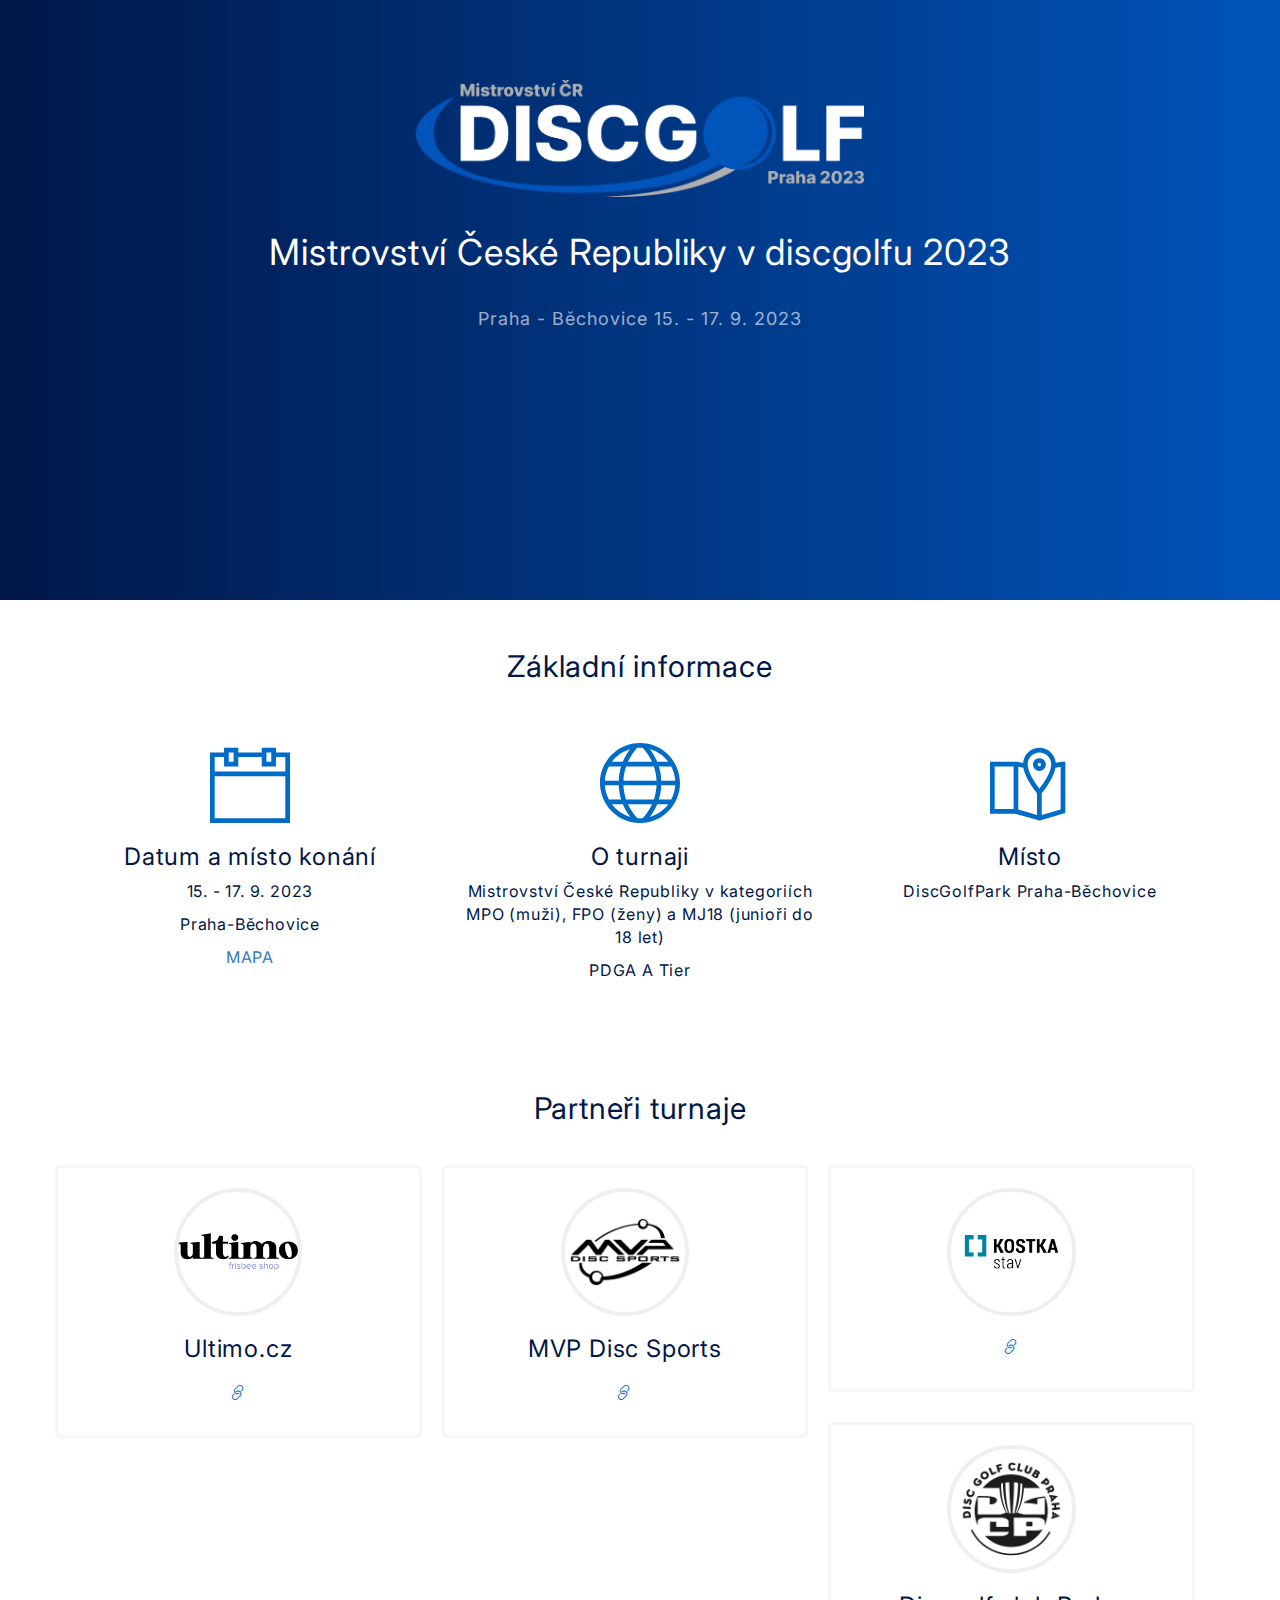
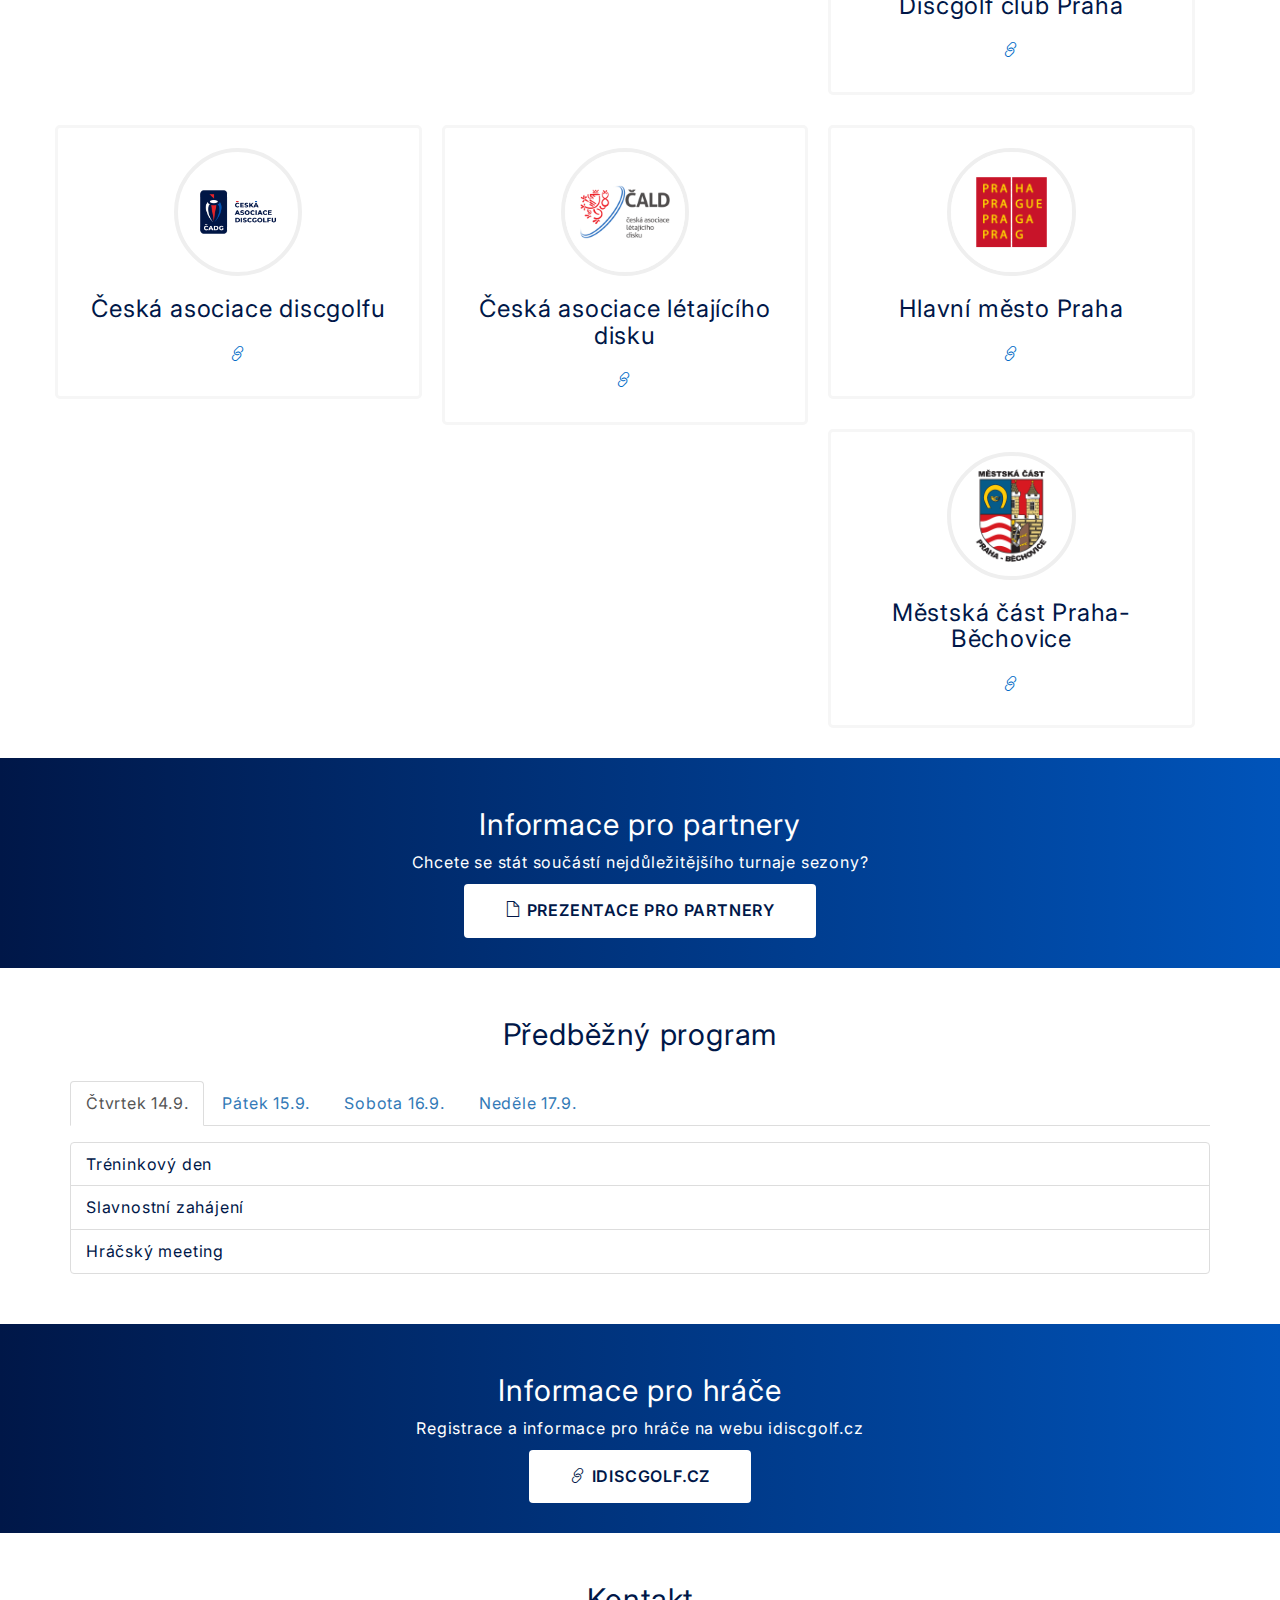
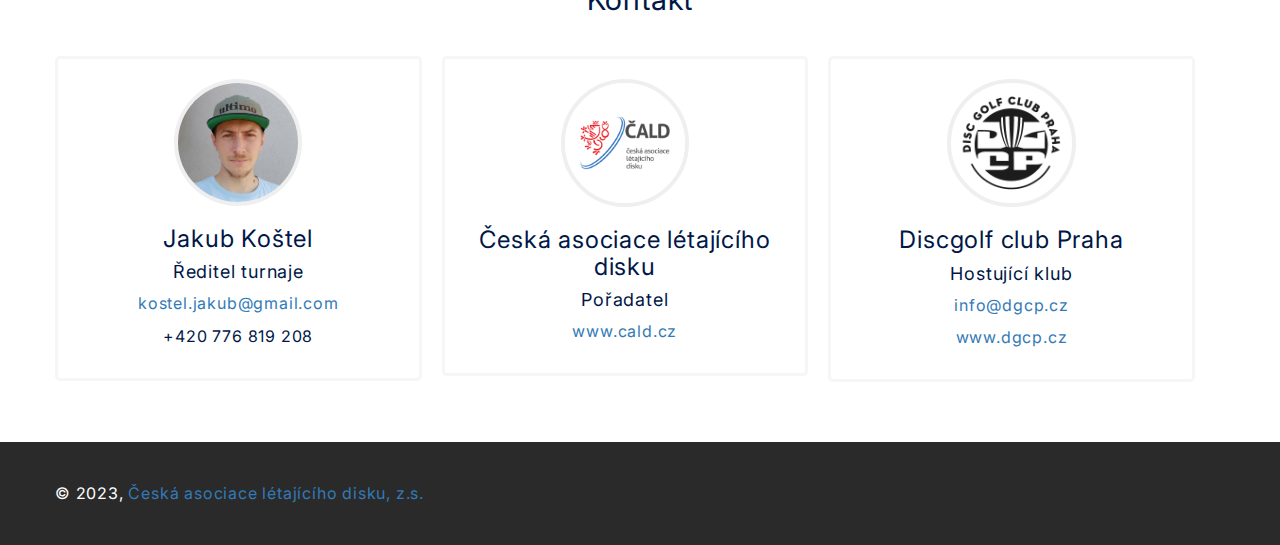
==== index.html @ bc060d17 "Update index.html" ====
<!DOCTYPE html>
<html lang="en">
<head>

  <meta charset="utf-8">
  <meta http-equiv="X-UA-Compatible" content="IE=edge">
  <meta name="viewport" content="width=device-width, initial-scale=1">
  <meta name="description" content="Meetup is a free responsive single page bootstrap template by designerdada.com">
  <meta name="author" content="Akash Bhadange">
  <title>Mistrovství České Republiky v discgolfu 2023</title>

  <!-- Bootstrap -->
  <link href="css/bootstrap.min.css" rel="stylesheet">
  <link href="css/style.css" rel="stylesheet">
  <link href="css/themify-icons.css" rel="stylesheet">
  <!-- <link href='css/dosis-font.css' rel='stylesheet' type='text/css'> -->
  <!-- HTML5 shim and Respond.js for IE8 support of HTML5 elements and media queries -->
  <!-- WARNING: Respond.js doesn't work if you view the page via file:// -->
    <!--[if lt IE 9]>
      <script src="https://oss.maxcdn.com/html5shiv/3.7.2/html5shiv.min.js"></script>
      <script src="https://oss.maxcdn.com/respond/1.4.2/respond.min.js"></script>
      <![endif]-->
    </head>
    <body id="page-top" data-spy="scroll" data-target=".side-menu">
      <!-- <nav class="side-menu">
        <ul>
          <li class="hidden active">
            <a class="page-scroll" href="#page-top"></a>
          </li>
          <li>
            <a href="#home" class="page-scroll">
              <span class="menu-title">Home</span>
              <span class="dot"></span>
            </a>
          </li>
          <li>
            <a href="#speakers" class="page-scroll">
              <span class="menu-title">Speakers</span>
              <span class="dot"></span>
            </a>
          </li>
          <li>
            <a href="#tickets" class="page-scroll">
              <span class="menu-title">Buy Tickets</span>
              <span class="dot"></span>
            </a>
          </li>
          <li>
            <a href="#schedule" class="page-scroll">
              <span class="menu-title">Schedule</span>
              <span class="dot"></span>
            </a>
          </li>
        </ul>
      </nav> -->

      <!-- Start: Header -->
      <div class="container-fluid">
        <div class="row hero-header d-flex justify-content-center text-center" id="home">
          <div class="col">
            <img src="img/mcr_logo.png" class="logo">
            <h1>Mistrovství České Republiky v discgolfu 2023</h1>
            <h4>Praha - Běchovice 15. - 17. 9. 2023</h4>
          </div>
        </div>
      </div>
      <!-- End: Header -->

      <!-- Start: Zakladni informace -->
      <div class="container">
        <div class="row me-row content-ct">
          <h2 class="row-title">Základní informace</h2>
          <div class="col-md-4 feature">
            <span class="ti-calendar"></span>
            <h3>Datum a místo konání</h3>
            <p>15. - 17. 9. 2023</p>
            <p>Praha-Běchovice</p>
            <p><a href="https://mapy.cz/s/javezekuru" target="_blank">MAPA</a></p>
          </div>
          <div class="col-md-4 feature">
            <span class="ti-world"></span>
            <h3>O turnaji</h3>
            <p>Mistrovství České Republiky v kategoriích MPO (muži), FPO (ženy) a MJ18 (junioři do 18 let)</p>
            <p>PDGA A Tier</p>
          </div>
          <div class="col-md-4 feature">
            <span class="ti-map-alt"></span>
            <h3>Místo</h3>
            <p>DiscGolfPark Praha-Běchovice</p>
          </div>
        </div>
      </div>
      <!-- End: Zakladni informace -->

      <!-- Start: Partneri -->
      <div class="container">
        <div class="row me-row content-ct speaker" id="partneri">
          <h2 class="row-title">Partneři turnaje</h2>
          <div class="col-md-4 col-sm-6 feature">
            <img src="img/ultimo_logo.png" class="speaker-img">
            <h3>Ultimo.cz</h3>
            <p></p>
            <ul class="speaker-social">
              <li><a href="https://www.ultimo.cz" target="_blank"><span class="ti-link"></span></a></li>
            </ul>
          </div>
          <div class="col-md-4 col-sm-6 feature">
            <img src="img/mvp_logo.png" class="speaker-img">
            <h3>MVP Disc Sports</h3>
            <p></p>
            <ul class="speaker-social">
              <li><a href="https://www.mvpdiscsports.com" target="_blank"><span class="ti-link"></span></a></li>
            </ul>
          </div>
          <div class="col-md-4 col-sm-6 feature">
            <img src="img/kostka_logo.png" class="speaker-img">
            <h3Kostka stav</h3>
            <p></p>
            <ul class="speaker-social">
              <li><a href="https://www.kostkastav.cz" target="_blank"><span class="ti-link"></span></a></li>
            </ul>
          </div>
          <div class="col-md-4 col-sm-6 feature">
            <img src="img/dgcp_logo.png" class="speaker-img">
            <h3>Discgolf club Praha</h3>
            <p></p>
            <ul class="speaker-social">
              <li><a href="https://www.dgcp.cz" target="_blank"><span class="ti-link"></span></a></li>
            </ul>
          </div>
          <div class="col-md-4 col-sm-6 feature">
            <img src="img/cadg_logo.png" class="speaker-img">
            <h3>Česká asociace discgolfu</h3>
            <p></p>
            <ul class="speaker-social">
              <li><a href="https://www.cadg.cz" target="_blank"><span class="ti-link"></span></a></li>
            </ul>
          </div>
          <div class="col-md-4 col-sm-6 feature">
            <img src="img/cald_logo.png" class="speaker-img">
            <h3>Česká asociace létajícího disku</h3>
            <p></p>
            <ul class="speaker-social">
              <li><a href="https://www.cald.cz" target="_blank"><span class="ti-link"></span></a></li>
            </ul>
          </div>
          <div class="col-md-4 col-sm-6 feature">
            <img src="img/praha_logo.png" class="speaker-img">
            <h3>Hlavní město Praha</h3>
            <p></p>
            <ul class="speaker-social">
              <li><a href="https://www.praha.eu" target="_blank"><span class="ti-link"></span></a></li>
            </ul>
          </div>
          <div class="col-md-4 col-sm-6 feature">
            <img src="img/bechovice_logo.png" class="speaker-img">
            <h3>Městská část Praha-Běchovice</h3>
            <p></p>
            <ul class="speaker-social">
              <li><a href="https://www.praha-bechovice.cz" target="_blank"><span class="ti-link"></span></a></li>
            </ul>
          </div>
          <!-- <div class="col-md-4 col-sm-6 feature">
            <img src="img/tectra_logo.png" class="speaker-img">
            <h3>Tectra</h3>
            <p></p>
            <ul class="speaker-social">
              <li><a href="https://www.tectra.cz" target="_blank"><span class="ti-link"></span></a></li>
            </ul>
          </div> -->
        </div>
      </div>
      <!-- End: Partneri -->

      <!-- Start: Informace pro partnery -->
      <div class="container-fluid players" id="info-hraci">
        <div class="row me-row content-ct">
          <h2 class="row-title">Informace pro partnery</h2>
          <div class="col">
            <p>Chcete se stát součástí nejdůležitějšího turnaje sezony?</p>
            <a href="static/MCR-2023-Prezentace-pro-partnery.pdf" target="_blank" class="btn btn-lg btn-red"><span class="ti-file"></span> Prezentace pro partnery</a>
          </div>
        </div>
      </div>
      <!-- End: Informace pro partnery -->
            
      <!-- Start: Program -->
      <div class="container">
        <div class="row me-row schedule" id="program">
          <h2 class="row-title content-ct">Předběžný program</h2>
          <div class="col-md-12">
            <!-- Nav tabs -->
            <ul class="nav nav-tabs" role="tablist">
              <li role="presentation" class="active"><a href="#day-0" aria-controls="day-0" role="tab" data-toggle="tab">Čtvrtek 14.9.</a></li>
              <li role="presentation"><a href="#day-1" aria-controls="day-1" role="tab" data-toggle="tab">Pátek 15.9.</a></li>
              <li role="presentation"><a href="#day-2" aria-controls="day-2" role="tab" data-toggle="tab">Sobota 16.9.</a></li>
              <li role="presentation"><a href="#day-3" aria-controls="day-3" role="tab" data-toggle="tab">Neděle 17.9.</a></li>
            </ul>

            <!-- Tab panes -->
            <div class="tab-content" style="margin-top: 1em;">
              <div role="tabpanel" class="tab-pane fade in active" id="day-0">
                <ul class="list-group">
                  <li class="list-group-item">Tréninkový den</li>
                  <li class="list-group-item">Slavnostní zahájení</li>
                  <li class="list-group-item">Hráčský meeting</li>
                </ul>
              </div>
              <div role="tabpanel" class="tab-pane fade" id="day-1">
                <ul class="list-group">
                  <li class="list-group-item">1. kolo turnaje</li>
                </ul>
              </div>
              <div role="tabpanel" class="tab-pane fade" id="day-2">
                <ul class="list-group">
                  <li class="list-group-item">2. kolo turnaje</li>
                </ul>
              </div>
              <div role="tabpanel" class="tab-pane fade" id="day-3">
                <ul class="list-group">
                  <li class="list-group-item">Finálové kolo turnaje</li>
                  <li class="list-group-item">Vyhlášení</li>
                  <li class="list-group-item">Slavnostní zakočení</li>
                </ul>
              </div>
            </div>
          </div>
        </div>
      </div>
      <!-- End: Program -->

      <!-- Start: Informace pro hrace -->
      <div class="container-fluid players" id="info-hraci">
        <div class="row me-row content-ct">
          <h2 class="row-title">Informace pro hráče</h2>
          <div class="col">
            <p>Registrace a informace pro hráče na webu idiscgolf.cz</p>
            <a href="https://idiscgolf.cz/turnaje/1145" target="_blank" class="btn btn-lg btn-red"><span class="ti-link"></span> idiscgolf.cz</a>
          </div>
        </div>
      </div>
      <!-- End: Informace pro hrace -->

      <!-- Start: Kontakt -->
      <div class="container">
        <div class="row me-row content-ct speaker" id="partneri">
          <h2 class="row-title">Kontakt</h2>
          <div class="col col-md-4 col-sm-6 feature">
            <img src="img/foto_td.png" class="speaker-img">
            <h3>Jakub Koštel</h3>
            <h4>Ředitel turnaje</h4>
            <p><a href="#" target="_blank">kostel.jakub@gmail.com</a></p>
            <p>+420 776 819 208</p>
          </div>
          <div class="col col-md-4 col-sm-6 feature">
            <img src="img/cald_logo.png" class="speaker-img">
            <h3>Česká asociace létajícího disku</h3>
            <h4>Pořadatel</h4>
            <p><a href="https://www.cald.cz" target="_blank">www.cald.cz</a></p>
          </div>
          <div class="col col-md-4 col-sm-6 feature">
            <img src="img/dgcp_logo.png" class="speaker-img">
            <h3>Discgolf club Praha</h3>
            <h4>Hostující klub</h4>
            <p><a href="#" target="_blank">info@dgcp.cz</a></p>
            <p><a href="https://www.dgcp.cz" target="_blank">www.dgcp.cz</a></p>
          </div>
        </div>
      </div>
      <!-- End: Kontakt -->

      <!-- Start: Footer -->
      <div class="container-fluid footer">
        <div class="row footer-credit">
          <div class="col-md-6 col-sm-6">
            <p>&copy; 2023, <a href="http://www.cald.cz">Česká asociace létajícího disku, z.s.</p>
          </div>
        </div>
      </div>
      <!-- End: Footer -->

      <!-- jQuery (necessary for Bootstrap's JavaScript plugins) -->
      <script src="js/jquery.min.js"></script>
      <!-- Include all compiled plugins (below), or include individual files as needed -->
      <script src="js/bootstrap.min.js"></script>
      <script src="js/jquery.easing.min.js"></script>
      <script src="js/scrolling-nav.js"></script>
      <script src="js/validator.js"></script>

    </body>
    </html>
---- css/style.css ----
@import url('https://fonts.googleapis.com/css2?family=Inter:wght@400;700&display=swap');

body {
	font-family: 'Inter', sans-serif;
    color: #001748;
    background-color: #ffffff;
    font-size: 16px;
	letter-spacing: 0.8px;
}
h1, h2, h3, h4, h5, h6 {
	font-weight: 400;
}
ul {
	margin: 0;
	padding: 0;
	list-style: none;
}
a {
	-webkit-transition: all 0.3s;
  	-moz-transition: all 0.3s;
  	transition: all 0.3s;
}
a:hover, a:focus, a:active, a:visited {
    text-decoration: none;
}

/* Buttons override */
.btn {
	text-transform: uppercase;
    font-weight: 600;
}
.btn-lg {
	padding: 15px 40px;
    font-size: 16px;
    line-height: none;
    border-radius: 4px;
}
.btn-red {
	background-color: #ffffff;
	color: #001748;
}
.btn-yellow {
	background-color: #fcd93b;
	color: #2a2a2a;
	opacity: 0.8;
}
.btn-yellow:hover {
	opacity: 1;
}
.btn-yellow.disabled:hover,
.btn-yellow[disabled]:hover {
    opacity: 0.65;
}
.content-ct {
	text-align: center;
}

/* ------------------
	Navigation 
------------------ */
.side-menu {
	position: fixed;
	right: 30px;
	top: 70%;
    transform: translateY(-73px);
    z-index: 99;
}
.side-menu ul li {
    text-align: right;
    margin: 10px 0;
}
.side-menu ul li a span {
	display: inline-block;
}
.side-menu ul li a span.menu-title {
	color: #fff;
    position: relative;
    margin-right: 10px;
    text-transform: uppercase;
    font-size: 12px;
    background-color: #006CFA;
    padding: 3px 10px;
    font-weight: 600;
    border-radius: 3px;
    -webkit-transition: -webkit-transform 0.2s, opacity 0.2s;
    -moz-transition: -moz-transform 0.2s, opacity 0.2s;
    transition: transform 0.2s, opacity 0.2s;
    -webkit-transform-origin: 100% 50%;
    -moz-transform-origin: 100% 50%;
    -ms-transform-origin: 100% 50%;
    -o-transform-origin: 100% 50%;
    transform-origin: 100% 50%;
    opacity: 0;
}
.side-menu ul li a:hover span.menu-title {
    opacity: 1;
}
.side-menu ul li a span.dot {
    position: relative;
    background-color: #006CFA;
    border-radius: 2em;
    height: 10px;
    width: 10px;
    -webkit-transition: all 0.3s;
  	-moz-transition: all 0.3s;
  	transition: all 0.3s;
}
.side-menu ul li a:hover span.dot {
	transform: scale(1.8);
}


.hero-header {
	background: linear-gradient(90deg, #001748 0%, #0054BA 100%);
	min-height: 600px;
	padding: 5em;
	color: #fff;
}
.hero-header h1 {
	margin: 1em 0 0 0;
}
.hero-header h4 {
	font-weight: normal;
	opacity: 0.6;
    letter-spacing: 1px;
    margin: 2em 0;
}
.hero-header .logo {
	width: 40%;
}
.hero-header .btn {
	margin-top: 3em;
}
.hero-header .rocket {
	max-width: 100%;
}
.me-row {
	padding: 30px 0;
}
.row-title {
	font-weight: 400;
}
.feature {
	padding: 20px;
	margin-top: 30px;
}
.feature span {
	font-size: 5em;
    color: #016cc7;
}

.speaker .feature {
	width: 31.333333%;
	-webkit-transition: all 0.3s;
  	-moz-transition: all 0.3s;
  	transition: all 0.3s;
  	margin-right: 20px;
  	border: 3px solid #f6f6f6;
    border-radius: 5px;
}
.speaker .feature:hover {
    box-shadow: 3px 3px 10px #ccc;
    transform: translateY(-10px);
}
.speaker-img {
	max-width: 40%;
    border: 4px solid #efefef;
    border-radius: 50%;
}
ul.speaker-social li {
	list-style: none;
	display: inline-block;
	margin: 10px 5px;
}
ul.speaker-social li a {
	font-size: 0.2em;
	padding: 0 10px;
}
ul.speaker-social li a:hover {
	text-decoration: none;
}
a span.ti-facebook {
	color: #3b5998;
}
a span.ti-twitter-alt {
	color: #4099ff;
}

.players {
	background: linear-gradient(90deg, #001748 0%, #0054BA 100%);
    color: #ffffff;
}
.players .price {
	font-size: 4em;
	color: #ffffff;
    font-weight: 100;
}
.players .price sup {
	font-size: 0.4em;
}


.nav-tabs {
    margin-top: 20px;
}
.schedule .media {
	margin-top: 4em;
}
.schedule .media-object {
	max-width: 100px;
}
.schedule .media-heading {
	font-weight: 600;
    border-bottom: 2px solid #efefef;
    padding-bottom: 10px;
}
.schedule .media-body h5 {
	text-transform: uppercase;
	font-weight: 600;
}


.footer {
    background-color: #2a2a2a;
    margin-top: 30px;
    color: #fff;
}
.footer p {
    margin-bottom: 0;
}
.footer-credit {
    padding: 40px;
}
ul.footer-menu {
    text-align: right;
}
ul.footer-menu li {
    display: inline-block;
}
ul.footer-menu li a {
    font-size: 12px;
    color: #fcd93b;
    padding-right: 20px;
}
ul.footer-menu li a:hover {
    color: #dd5138;
}


.contact {
    background-color: #3a3a3a;
    color: #fff;
    padding: 1em;
}
.contact h3 {
    margin-bottom: 30px;
}
.form-control {
    padding: 20px 15px;
    border: 3px solid #eee;
    background-color: #f9f9f9;
    box-shadow: none;
}
.help-block {
    font-size: 12px;
}
.form-control-feedback {
    top: 15px;
    right: 15px;
}

.animated { 
    -webkit-animation-duration: 5s; 
    animation-duration: 5s; 
    -webkit-animation-fill-mode: both; 
    animation-fill-mode: both; 
    -webkit-animation-timing-function: linear; 
    animation-timing-function: linear; 
    animation-iteration-count:infinite; 
    -webkit-animation-iteration-count:infinite; 
} 

@-webkit-keyframes bounce { 
    0%, 20%, 50%, 80%, 100% {-webkit-transform: translateY(0);} 
    40% {-webkit-transform: translateY(-30px);} 
    60% {-webkit-transform: translateY(-15px);} 
} 

@keyframes bounce { 
    0%, 20%, 50%, 80%, 100% {transform: translateY(0);} 
    40% {transform: translateY(-30px);} 
    60% {transform: translateY(-15px);} 
} 

.bounce { 
    -webkit-animation-name: bounce; 
    animation-name: bounce; 
}

/* ========================================
    Custom Media Queries
======================================== */

/* Mobile */

@media (max-width: 767px) {
    .hero-header {
        padding: 3em 1em 1em 1em;
        text-align: center;
        max-height: 550px;
    }
    .speaker .feature {
        width: 100%
    }
    .footer-credit {
        text-align: center;
        padding: 40px 20px;
    }
    ul.footer-menu {
        text-align: center;
        margin-top: 30px;
    }
}


/* iPad Portrait */

@media (min-width: 768px) and (max-width: 991px) {
    .hero-header {
        padding: 3em 1em 1em 1em;
        text-align: center;
    }
    .speaker .feature {
        width: 49%;
        margin-right: 7px;
    }
    ul.footer-menu {
        margin-top: 0;
    }
}


/* iPad Landscape */

@media (min-width: 992px) and (max-width: 1199px) {
    .speaker .feature {
        width: 49%;
        margin-right: 9px;
    }
}
---- css/themify-icons.css ----
@font-face {
	font-family: 'themify';
	src:url('../fonts/themify.eot?-fvbane');
	src:url('../fonts/themify.eot?#iefix-fvbane') format('embedded-opentype'),
		url('../fonts/themify.woff?-fvbane') format('woff'),
		url('../fonts/themify.ttf?-fvbane') format('truetype'),
		url('../fonts/themify.svg?-fvbane#themify') format('svg');
	font-weight: normal;
	font-style: normal;
}

[class^="ti-"], [class*=" ti-"] {
	font-family: 'themify';
	speak: none;
	font-style: normal;
	font-weight: normal;
	font-variant: normal;
	text-transform: none;
	line-height: 1;

	/* Better Font Rendering =========== */
	-webkit-font-smoothing: antialiased;
	-moz-osx-font-smoothing: grayscale;
}

.ti-wand:before {
	content: "\e600";
}
.ti-volume:before {
	content: "\e601";
}
.ti-user:before {
	content: "\e602";
}
.ti-unlock:before {
	content: "\e603";
}
.ti-unlink:before {
	content: "\e604";
}
.ti-trash:before {
	content: "\e605";
}
.ti-thought:before {
	content: "\e606";
}
.ti-target:before {
	content: "\e607";
}
.ti-tag:before {
	content: "\e608";
}
.ti-tablet:before {
	content: "\e609";
}
.ti-star:before {
	content: "\e60a";
}
.ti-spray:before {
	content: "\e60b";
}
.ti-signal:before {
	content: "\e60c";
}
.ti-shopping-cart:before {
	content: "\e60d";
}
.ti-shopping-cart-full:before {
	content: "\e60e";
}
.ti-settings:before {
	content: "\e60f";
}
.ti-search:before {
	content: "\e610";
}
.ti-zoom-in:before {
	content: "\e611";
}
.ti-zoom-out:before {
	content: "\e612";
}
.ti-cut:before {
	content: "\e613";
}
.ti-ruler:before {
	content: "\e614";
}
.ti-ruler-pencil:before {
	content: "\e615";
}
.ti-ruler-alt:before {
	content: "\e616";
}
.ti-bookmark:before {
	content: "\e617";
}
.ti-bookmark-alt:before {
	content: "\e618";
}
.ti-reload:before {
	content: "\e619";
}
.ti-plus:before {
	content: "\e61a";
}
.ti-pin:before {
	content: "\e61b";
}
.ti-pencil:before {
	content: "\e61c";
}
.ti-pencil-alt:before {
	content: "\e61d";
}
.ti-paint-roller:before {
	content: "\e61e";
}
.ti-paint-bucket:before {
	content: "\e61f";
}
.ti-na:before {
	content: "\e620";
}
.ti-mobile:before {
	content: "\e621";
}
.ti-minus:before {
	content: "\e622";
}
.ti-medall:before {
	content: "\e623";
}
.ti-medall-alt:before {
	content: "\e624";
}
.ti-marker:before {
	content: "\e625";
}
.ti-marker-alt:before {
	content: "\e626";
}
.ti-arrow-up:before {
	content: "\e627";
}
.ti-arrow-right:before {
	content: "\e628";
}
.ti-arrow-left:before {
	content: "\e629";
}
.ti-arrow-down:before {
	content: "\e62a";
}
.ti-lock:before {
	content: "\e62b";
}
.ti-location-arrow:before {
	content: "\e62c";
}
.ti-link:before {
	content: "\e62d";
}
.ti-layout:before {
	content: "\e62e";
}
.ti-layers:before {
	content: "\e62f";
}
.ti-layers-alt:before {
	content: "\e630";
}
.ti-key:before {
	content: "\e631";
}
.ti-import:before {
	content: "\e632";
}
.ti-image:before {
	content: "\e633";
}
.ti-heart:before {
	content: "\e634";
}
.ti-heart-broken:before {
	content: "\e635";
}
.ti-hand-stop:before {
	content: "\e636";
}
.ti-hand-open:before {
	content: "\e637";
}
.ti-hand-drag:before {
	content: "\e638";
}
.ti-folder:before {
	content: "\e639";
}
.ti-flag:before {
	content: "\e63a";
}
.ti-flag-alt:before {
	content: "\e63b";
}
.ti-flag-alt-2:before {
	content: "\e63c";
}
.ti-eye:before {
	content: "\e63d";
}
.ti-export:before {
	content: "\e63e";
}
.ti-exchange-vertical:before {
	content: "\e63f";
}
.ti-desktop:before {
	content: "\e640";
}
.ti-cup:before {
	content: "\e641";
}
.ti-crown:before {
	content: "\e642";
}
.ti-comments:before {
	content: "\e643";
}
.ti-comment:before {
	content: "\e644";
}
.ti-comment-alt:before {
	content: "\e645";
}
.ti-close:before {
	content: "\e646";
}
.ti-clip:before {
	content: "\e647";
}
.ti-angle-up:before {
	content: "\e648";
}
.ti-angle-right:before {
	content: "\e649";
}
.ti-angle-left:before {
	content: "\e64a";
}
.ti-angle-down:before {
	content: "\e64b";
}
.ti-check:before {
	content: "\e64c";
}
.ti-check-box:before {
	content: "\e64d";
}
.ti-camera:before {
	content: "\e64e";
}
.ti-announcement:before {
	content: "\e64f";
}
.ti-brush:before {
	content: "\e650";
}
.ti-briefcase:before {
	content: "\e651";
}
.ti-bolt:before {
	content: "\e652";
}
.ti-bolt-alt:before {
	content: "\e653";
}
.ti-blackboard:before {
	content: "\e654";
}
.ti-bag:before {
	content: "\e655";
}
.ti-move:before {
	content: "\e656";
}
.ti-arrows-vertical:before {
	content: "\e657";
}
.ti-arrows-horizontal:before {
	content: "\e658";
}
.ti-fullscreen:before {
	content: "\e659";
}
.ti-arrow-top-right:before {
	content: "\e65a";
}
.ti-arrow-top-left:before {
	content: "\e65b";
}
.ti-arrow-circle-up:before {
	content: "\e65c";
}
.ti-arrow-circle-right:before {
	content: "\e65d";
}
.ti-arrow-circle-left:before {
	content: "\e65e";
}
.ti-arrow-circle-down:before {
	content: "\e65f";
}
.ti-angle-double-up:before {
	content: "\e660";
}
.ti-angle-double-right:before {
	content: "\e661";
}
.ti-angle-double-left:before {
	content: "\e662";
}
.ti-angle-double-down:before {
	content: "\e663";
}
.ti-zip:before {
	content: "\e664";
}
.ti-world:before {
	content: "\e665";
}
.ti-wheelchair:before {
	content: "\e666";
}
.ti-view-list:before {
	content: "\e667";
}
.ti-view-list-alt:before {
	content: "\e668";
}
.ti-view-grid:before {
	content: "\e669";
}
.ti-uppercase:before {
	content: "\e66a";
}
.ti-upload:before {
	content: "\e66b";
}
.ti-underline:before {
	content: "\e66c";
}
.ti-truck:before {
	content: "\e66d";
}
.ti-timer:before {
	content: "\e66e";
}
.ti-ticket:before {
	content: "\e66f";
}
.ti-thumb-up:before {
	content: "\e670";
}
.ti-thumb-down:before {
	content: "\e671";
}
.ti-text:before {
	content: "\e672";
}
.ti-stats-up:before {
	content: "\e673";
}
.ti-stats-down:before {
	content: "\e674";
}
.ti-split-v:before {
	content: "\e675";
}
.ti-split-h:before {
	content: "\e676";
}
.ti-smallcap:before {
	content: "\e677";
}
.ti-shine:before {
	content: "\e678";
}
.ti-shift-right:before {
	content: "\e679";
}
.ti-shift-left:before {
	content: "\e67a";
}
.ti-shield:before {
	content: "\e67b";
}
.ti-notepad:before {
	content: "\e67c";
}
.ti-server:before {
	content: "\e67d";
}
.ti-quote-right:before {
	content: "\e67e";
}
.ti-quote-left:before {
	content: "\e67f";
}
.ti-pulse:before {
	content: "\e680";
}
.ti-printer:before {
	content: "\e681";
}
.ti-power-off:before {
	content: "\e682";
}
.ti-plug:before {
	content: "\e683";
}
.ti-pie-chart:before {
	content: "\e684";
}
.ti-paragraph:before {
	content: "\e685";
}
.ti-panel:before {
	content: "\e686";
}
.ti-package:before {
	content: "\e687";
}
.ti-music:before {
	content: "\e688";
}
.ti-music-alt:before {
	content: "\e689";
}
.ti-mouse:before {
	content: "\e68a";
}
.ti-mouse-alt:before {
	content: "\e68b";
}
.ti-money:before {
	content: "\e68c";
}
.ti-microphone:before {
	content: "\e68d";
}
.ti-menu:before {
	content: "\e68e";
}
.ti-menu-alt:before {
	content: "\e68f";
}
.ti-map:before {
	content: "\e690";
}
.ti-map-alt:before {
	content: "\e691";
}
.ti-loop:before {
	content: "\e692";
}
.ti-location-pin:before {
	content: "\e693";
}
.ti-list:before {
	content: "\e694";
}
.ti-light-bulb:before {
	content: "\e695";
}
.ti-Italic:before {
	content: "\e696";
}
.ti-info:before {
	content: "\e697";
}
.ti-infinite:before {
	content: "\e698";
}
.ti-id-badge:before {
	content: "\e699";
}
.ti-hummer:before {
	content: "\e69a";
}
.ti-home:before {
	content: "\e69b";
}
.ti-help:before {
	content: "\e69c";
}
.ti-headphone:before {
	content: "\e69d";
}
.ti-harddrives:before {
	content: "\e69e";
}
.ti-harddrive:before {
	content: "\e69f";
}
.ti-gift:before {
	content: "\e6a0";
}
.ti-game:before {
	content: "\e6a1";
}
.ti-filter:before {
	content: "\e6a2";
}
.ti-files:before {
	content: "\e6a3";
}
.ti-file:before {
	content: "\e6a4";
}
.ti-eraser:before {
	content: "\e6a5";
}
.ti-envelope:before {
	content: "\e6a6";
}
.ti-download:before {
	content: "\e6a7";
}
.ti-direction:before {
	content: "\e6a8";
}
.ti-direction-alt:before {
	content: "\e6a9";
}
.ti-dashboard:before {
	content: "\e6aa";
}
.ti-control-stop:before {
	content: "\e6ab";
}
.ti-control-shuffle:before {
	content: "\e6ac";
}
.ti-control-play:before {
	content: "\e6ad";
}
.ti-control-pause:before {
	content: "\e6ae";
}
.ti-control-forward:before {
	content: "\e6af";
}
.ti-control-backward:before {
	content: "\e6b0";
}
.ti-cloud:before {
	content: "\e6b1";
}
.ti-cloud-up:before {
	content: "\e6b2";
}
.ti-cloud-down:before {
	content: "\e6b3";
}
.ti-clipboard:before {
	content: "\e6b4";
}
.ti-car:before {
	content: "\e6b5";
}
.ti-calendar:before {
	content: "\e6b6";
}
.ti-book:before {
	content: "\e6b7";
}
.ti-bell:before {
	content: "\e6b8";
}
.ti-basketball:before {
	content: "\e6b9";
}
.ti-bar-chart:before {
	content: "\e6ba";
}
.ti-bar-chart-alt:before {
	content: "\e6bb";
}
.ti-back-right:before {
	content: "\e6bc";
}
.ti-back-left:before {
	content: "\e6bd";
}
.ti-arrows-corner:before {
	content: "\e6be";
}
.ti-archive:before {
	content: "\e6bf";
}
.ti-anchor:before {
	content: "\e6c0";
}
.ti-align-right:before {
	content: "\e6c1";
}
.ti-align-left:before {
	content: "\e6c2";
}
.ti-align-justify:before {
	content: "\e6c3";
}
.ti-align-center:before {
	content: "\e6c4";
}
.ti-alert:before {
	content: "\e6c5";
}
.ti-alarm-clock:before {
	content: "\e6c6";
}
.ti-agenda:before {
	content: "\e6c7";
}
.ti-write:before {
	content: "\e6c8";
}
.ti-window:before {
	content: "\e6c9";
}
.ti-widgetized:before {
	content: "\e6ca";
}
.ti-widget:before {
	content: "\e6cb";
}
.ti-widget-alt:before {
	content: "\e6cc";
}
.ti-wallet:before {
	content: "\e6cd";
}
.ti-video-clapper:before {
	content: "\e6ce";
}
.ti-video-camera:before {
	content: "\e6cf";
}
.ti-vector:before {
	content: "\e6d0";
}
.ti-themify-logo:before {
	content: "\e6d1";
}
.ti-themify-favicon:before {
	content: "\e6d2";
}
.ti-themify-favicon-alt:before {
	content: "\e6d3";
}
.ti-support:before {
	content: "\e6d4";
}
.ti-stamp:before {
	content: "\e6d5";
}
.ti-split-v-alt:before {
	content: "\e6d6";
}
.ti-slice:before {
	content: "\e6d7";
}
.ti-shortcode:before {
	content: "\e6d8";
}
.ti-shift-right-alt:before {
	content: "\e6d9";
}
.ti-shift-left-alt:before {
	content: "\e6da";
}
.ti-ruler-alt-2:before {
	content: "\e6db";
}
.ti-receipt:before {
	content: "\e6dc";
}
.ti-pin2:before {
	content: "\e6dd";
}
.ti-pin-alt:before {
	content: "\e6de";
}
.ti-pencil-alt2:before {
	content: "\e6df";
}
.ti-palette:before {
	content: "\e6e0";
}
.ti-more:before {
	content: "\e6e1";
}
.ti-more-alt:before {
	content: "\e6e2";
}
.ti-microphone-alt:before {
	content: "\e6e3";
}
.ti-magnet:before {
	content: "\e6e4";
}
.ti-line-double:before {
	content: "\e6e5";
}
.ti-line-dotted:before {
	content: "\e6e6";
}
.ti-line-dashed:before {
	content: "\e6e7";
}
.ti-layout-width-full:before {
	content: "\e6e8";
}
.ti-layout-width-default:before {
	content: "\e6e9";
}
.ti-layout-width-default-alt:before {
	content: "\e6ea";
}
.ti-layout-tab:before {
	content: "\e6eb";
}
.ti-layout-tab-window:before {
	content: "\e6ec";
}
.ti-layout-tab-v:before {
	content: "\e6ed";
}
.ti-layout-tab-min:before {
	content: "\e6ee";
}
.ti-layout-slider:before {
	content: "\e6ef";
}
.ti-layout-slider-alt:before {
	content: "\e6f0";
}
.ti-layout-sidebar-right:before {
	content: "\e6f1";
}
.ti-layout-sidebar-none:before {
	content: "\e6f2";
}
.ti-layout-sidebar-left:before {
	content: "\e6f3";
}
.ti-layout-placeholder:before {
	content: "\e6f4";
}
.ti-layout-menu:before {
	content: "\e6f5";
}
.ti-layout-menu-v:before {
	content: "\e6f6";
}
.ti-layout-menu-separated:before {
	content: "\e6f7";
}
.ti-layout-menu-full:before {
	content: "\e6f8";
}
.ti-layout-media-right-alt:before {
	content: "\e6f9";
}
.ti-layout-media-right:before {
	content: "\e6fa";
}
.ti-layout-media-overlay:before {
	content: "\e6fb";
}
.ti-layout-media-overlay-alt:before {
	content: "\e6fc";
}
.ti-layout-media-overlay-alt-2:before {
	content: "\e6fd";
}
.ti-layout-media-left-alt:before {
	content: "\e6fe";
}
.ti-layout-media-left:before {
	content: "\e6ff";
}
.ti-layout-media-center-alt:before {
	content: "\e700";
}
.ti-layout-media-center:before {
	content: "\e701";
}
.ti-layout-list-thumb:before {
	content: "\e702";
}
.ti-layout-list-thumb-alt:before {
	content: "\e703";
}
.ti-layout-list-post:before {
	content: "\e704";
}
.ti-layout-list-large-image:before {
	content: "\e705";
}
.ti-layout-line-solid:before {
	content: "\e706";
}
.ti-layout-grid4:before {
	content: "\e707";
}
.ti-layout-grid3:before {
	content: "\e708";
}
.ti-layout-grid2:before {
	content: "\e709";
}
.ti-layout-grid2-thumb:before {
	content: "\e70a";
}
.ti-layout-cta-right:before {
	content: "\e70b";
}
.ti-layout-cta-left:before {
	content: "\e70c";
}
.ti-layout-cta-center:before {
	content: "\e70d";
}
.ti-layout-cta-btn-right:before {
	content: "\e70e";
}
.ti-layout-cta-btn-left:before {
	content: "\e70f";
}
.ti-layout-column4:before {
	content: "\e710";
}
.ti-layout-column3:before {
	content: "\e711";
}
.ti-layout-column2:before {
	content: "\e712";
}
.ti-layout-accordion-separated:before {
	content: "\e713";
}
.ti-layout-accordion-merged:before {
	content: "\e714";
}
.ti-layout-accordion-list:before {
	content: "\e715";
}
.ti-ink-pen:before {
	content: "\e716";
}
.ti-info-alt:before {
	content: "\e717";
}
.ti-help-alt:before {
	content: "\e718";
}
.ti-headphone-alt:before {
	content: "\e719";
}
.ti-hand-point-up:before {
	content: "\e71a";
}
.ti-hand-point-right:before {
	content: "\e71b";
}
.ti-hand-point-left:before {
	content: "\e71c";
}
.ti-hand-point-down:before {
	content: "\e71d";
}
.ti-gallery:before {
	content: "\e71e";
}
.ti-face-smile:before {
	content: "\e71f";
}
.ti-face-sad:before {
	content: "\e720";
}
.ti-credit-card:before {
	content: "\e721";
}
.ti-control-skip-forward:before {
	content: "\e722";
}
.ti-control-skip-backward:before {
	content: "\e723";
}
.ti-control-record:before {
	content: "\e724";
}
.ti-control-eject:before {
	content: "\e725";
}
.ti-comments-smiley:before {
	content: "\e726";
}
.ti-brush-alt:before {
	content: "\e727";
}
.ti-youtube:before {
	content: "\e728";
}
.ti-vimeo:before {
	content: "\e729";
}
.ti-twitter:before {
	content: "\e72a";
}
.ti-time:before {
	content: "\e72b";
}
.ti-tumblr:before {
	content: "\e72c";
}
.ti-skype:before {
	content: "\e72d";
}
.ti-share:before {
	content: "\e72e";
}
.ti-share-alt:before {
	content: "\e72f";
}
.ti-rocket:before {
	content: "\e730";
}
.ti-pinterest:before {
	content: "\e731";
}
.ti-new-window:before {
	content: "\e732";
}
.ti-microsoft:before {
	content: "\e733";
}
.ti-list-ol:before {
	content: "\e734";
}
.ti-linkedin:before {
	content: "\e735";
}
.ti-layout-sidebar-2:before {
	content: "\e736";
}
.ti-layout-grid4-alt:before {
	content: "\e737";
}
.ti-layout-grid3-alt:before {
	content: "\e738";
}
.ti-layout-grid2-alt:before {
	content: "\e739";
}
.ti-layout-column4-alt:before {
	content: "\e73a";
}
.ti-layout-column3-alt:before {
	content: "\e73b";
}
.ti-layout-column2-alt:before {
	content: "\e73c";
}
.ti-instagram:before {
	content: "\e73d";
}
.ti-google:before {
	content: "\e73e";
}
.ti-github:before {
	content: "\e73f";
}
.ti-flickr:before {
	content: "\e740";
}
.ti-facebook:before {
	content: "\e741";
}
.ti-dropbox:before {
	content: "\e742";
}
.ti-dribbble:before {
	content: "\e743";
}
.ti-apple:before {
	content: "\e744";
}
.ti-android:before {
	content: "\e745";
}
.ti-save:before {
	content: "\e746";
}
.ti-save-alt:before {
	content: "\e747";
}
.ti-yahoo:before {
	content: "\e748";
}
.ti-wordpress:before {
	content: "\e749";
}
.ti-vimeo-alt:before {
	content: "\e74a";
}
.ti-twitter-alt:before {
	content: "\e74b";
}
.ti-tumblr-alt:before {
	content: "\e74c";
}
.ti-trello:before {
	content: "\e74d";
}
.ti-stack-overflow:before {
	content: "\e74e";
}
.ti-soundcloud:before {
	content: "\e74f";
}
.ti-sharethis:before {
	content: "\e750";
}
.ti-sharethis-alt:before {
	content: "\e751";
}
.ti-reddit:before {
	content: "\e752";
}
.ti-pinterest-alt:before {
	content: "\e753";
}
.ti-microsoft-alt:before {
	content: "\e754";
}
.ti-linux:before {
	content: "\e755";
}
.ti-jsfiddle:before {
	content: "\e756";
}
.ti-joomla:before {
	content: "\e757";
}
.ti-html5:before {
	content: "\e758";
}
.ti-flickr-alt:before {
	content: "\e759";
}
.ti-email:before {
	content: "\e75a";
}
.ti-drupal:before {
	content: "\e75b";
}
.ti-dropbox-alt:before {
	content: "\e75c";
}
.ti-css3:before {
	content: "\e75d";
}
.ti-rss:before {
	content: "\e75e";
}
.ti-rss-alt:before {
	content: "\e75f";
}
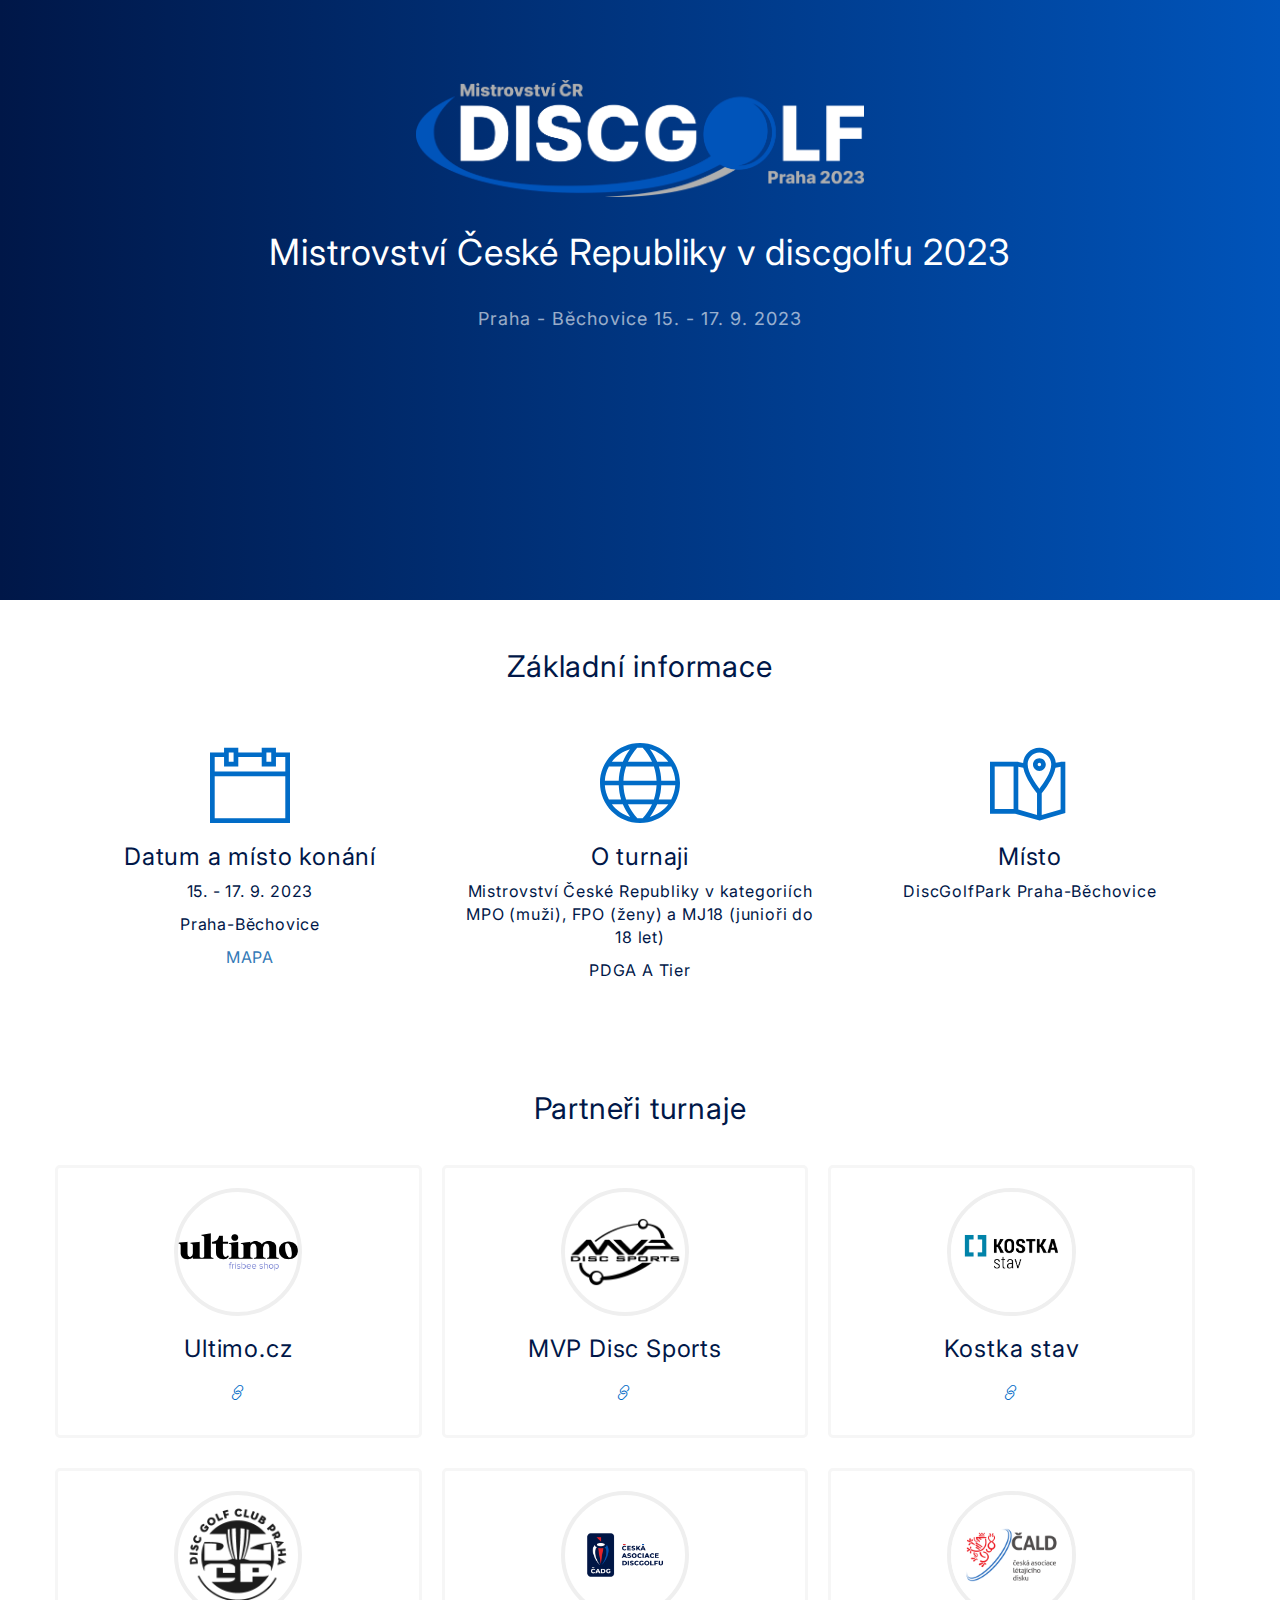
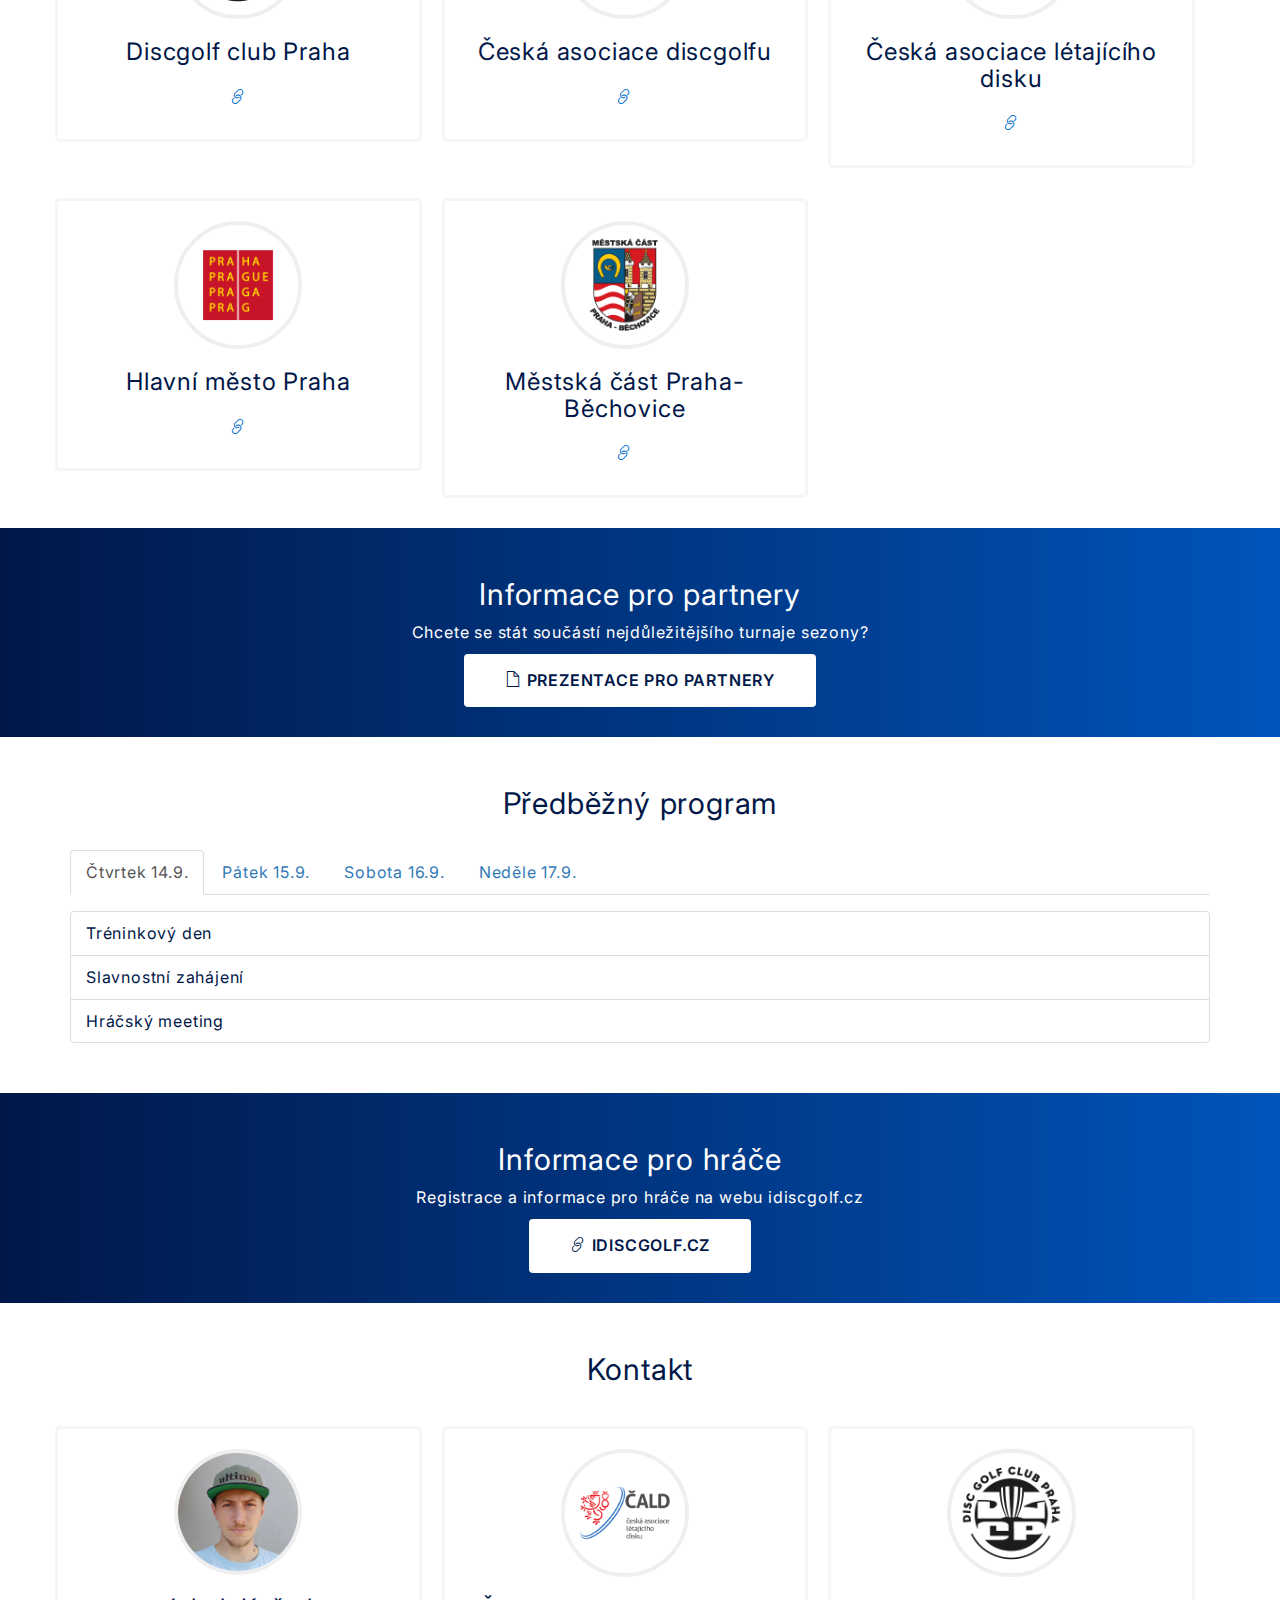
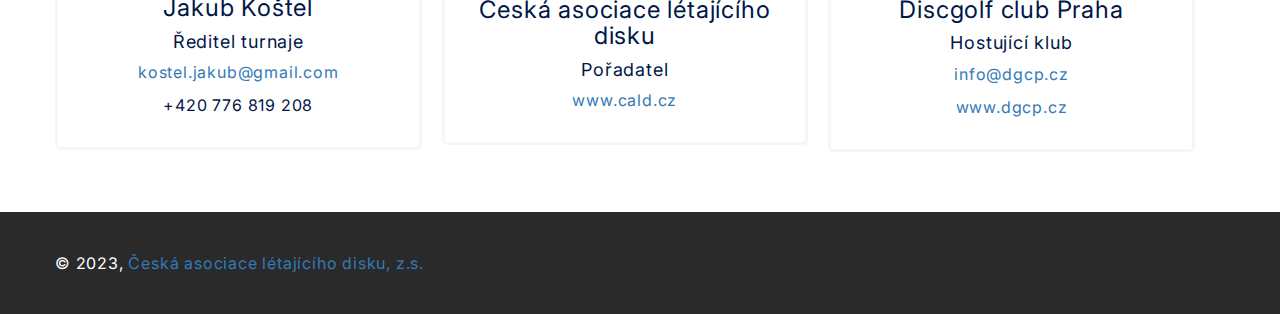
==== commit 03df6db1: "Update index.html" ====
--- a/index.html
+++ b/index.html
@@ -114,7 +114,7 @@
           </div>
           <div class="col-md-4 col-sm-6 feature">
             <img src="img/kostka_logo.png" class="speaker-img">
-            <h3Kostka stav</h3>
+            <h3>Kostka stav</h3>
             <p></p>
             <ul class="speaker-social">
               <li><a href="https://www.kostkastav.cz" target="_blank"><span class="ti-link"></span></a></li>
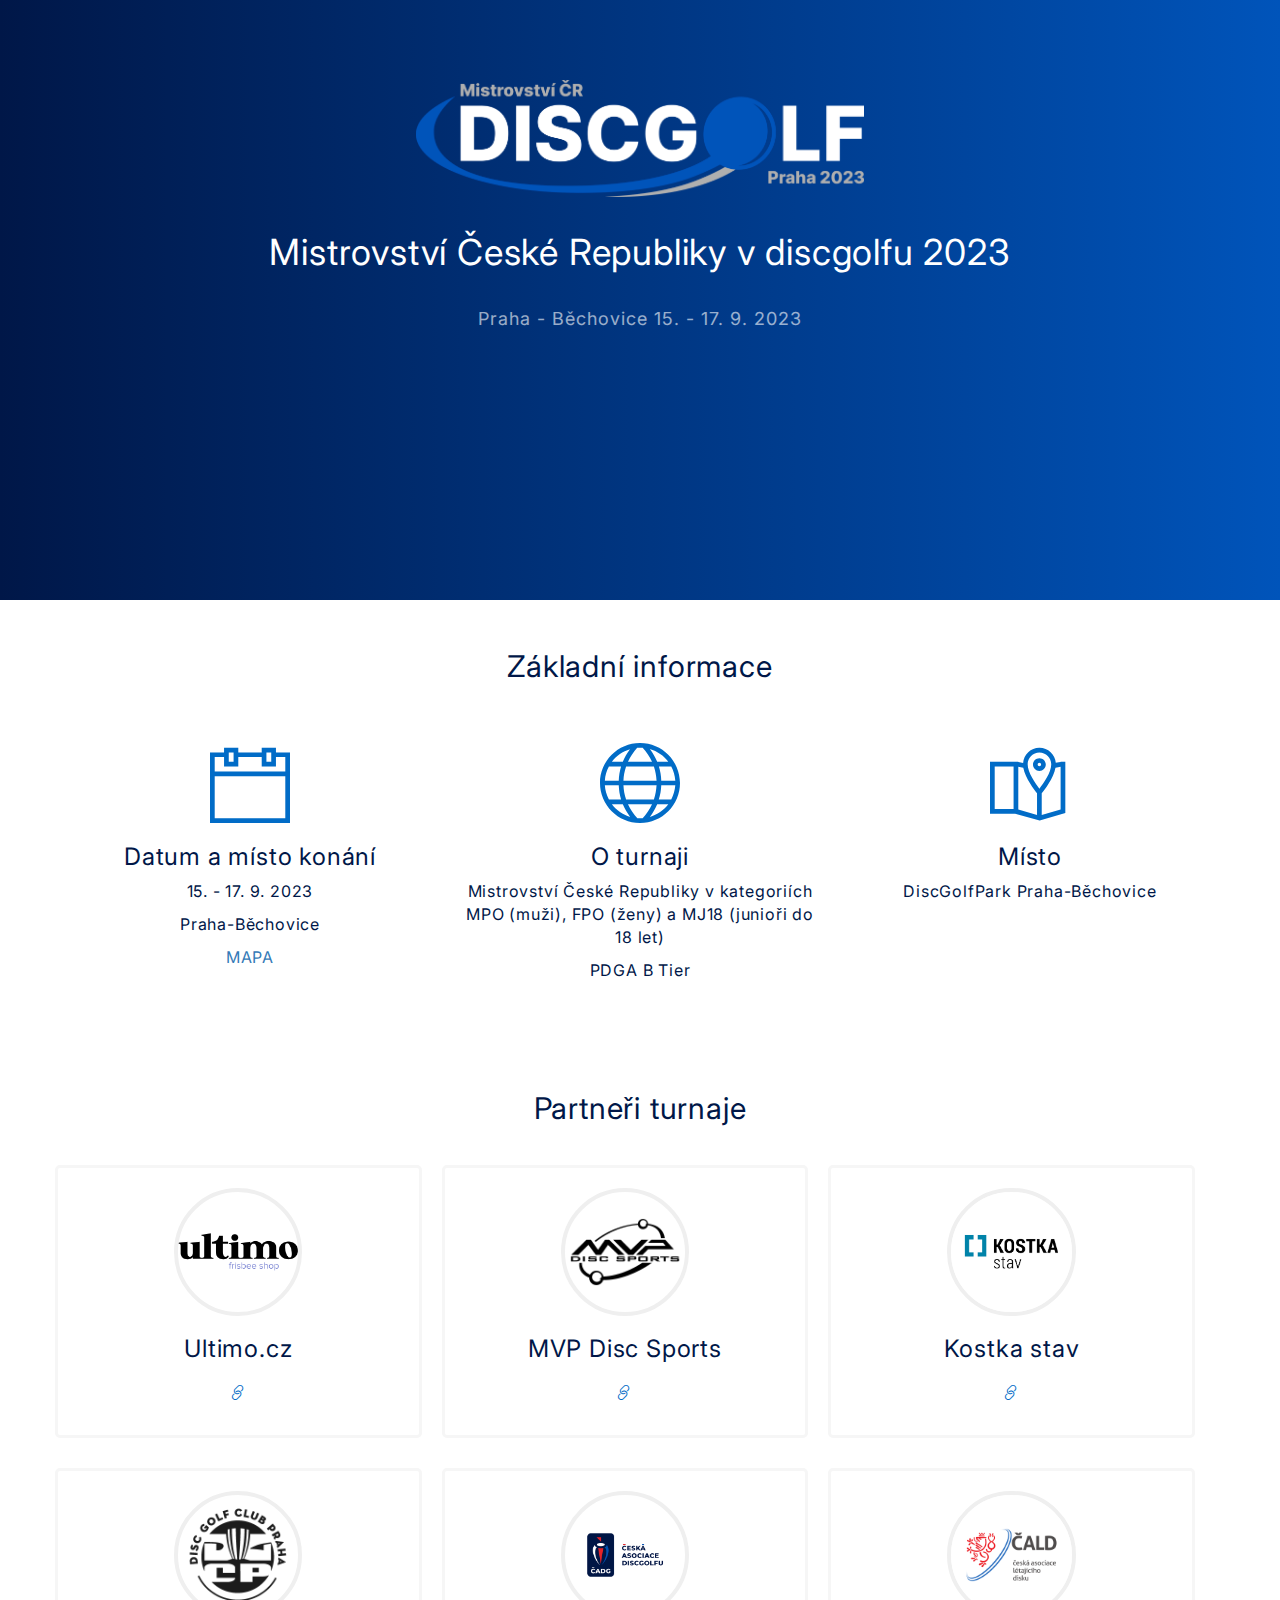
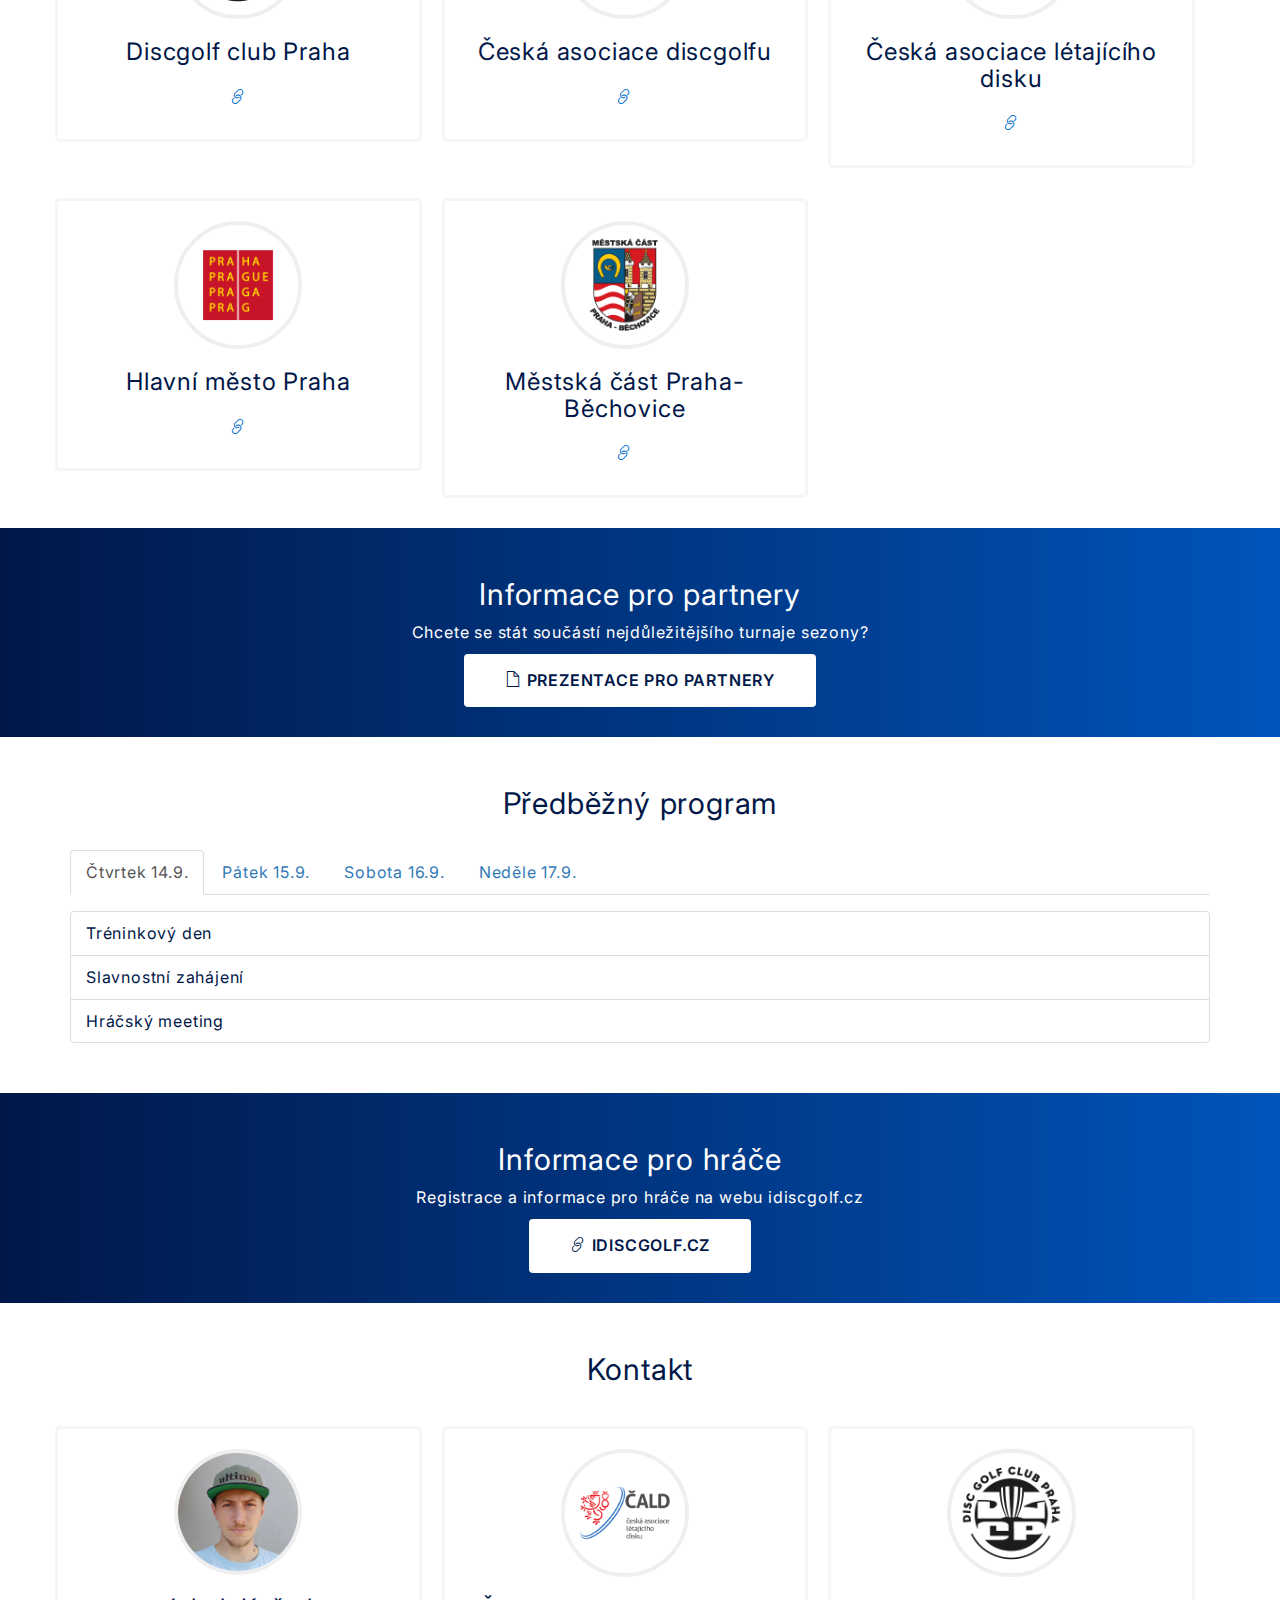
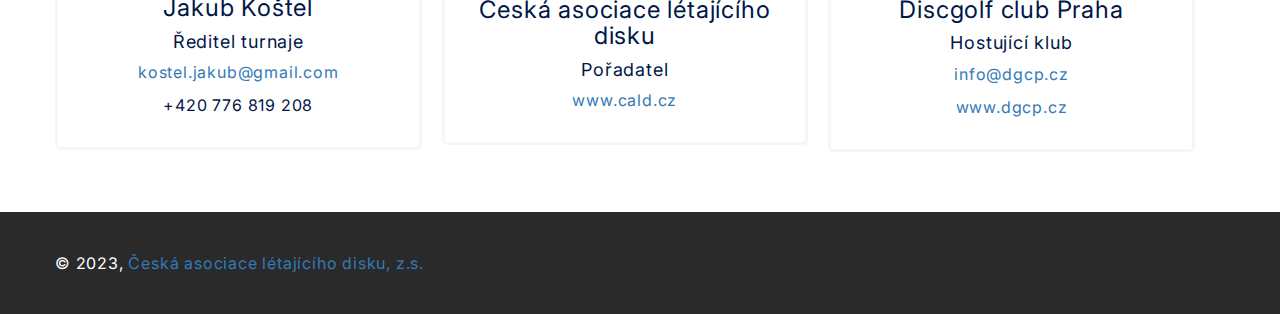
==== commit 60c06e84: "Update index.html" ====
--- a/index.html
+++ b/index.html
@@ -81,7 +81,7 @@
             <span class="ti-world"></span>
             <h3>O turnaji</h3>
             <p>Mistrovství České Republiky v kategoriích MPO (muži), FPO (ženy) a MJ18 (junioři do 18 let)</p>
-            <p>PDGA A Tier</p>
+            <p>PDGA B Tier</p>
           </div>
           <div class="col-md-4 feature">
             <span class="ti-map-alt"></span>
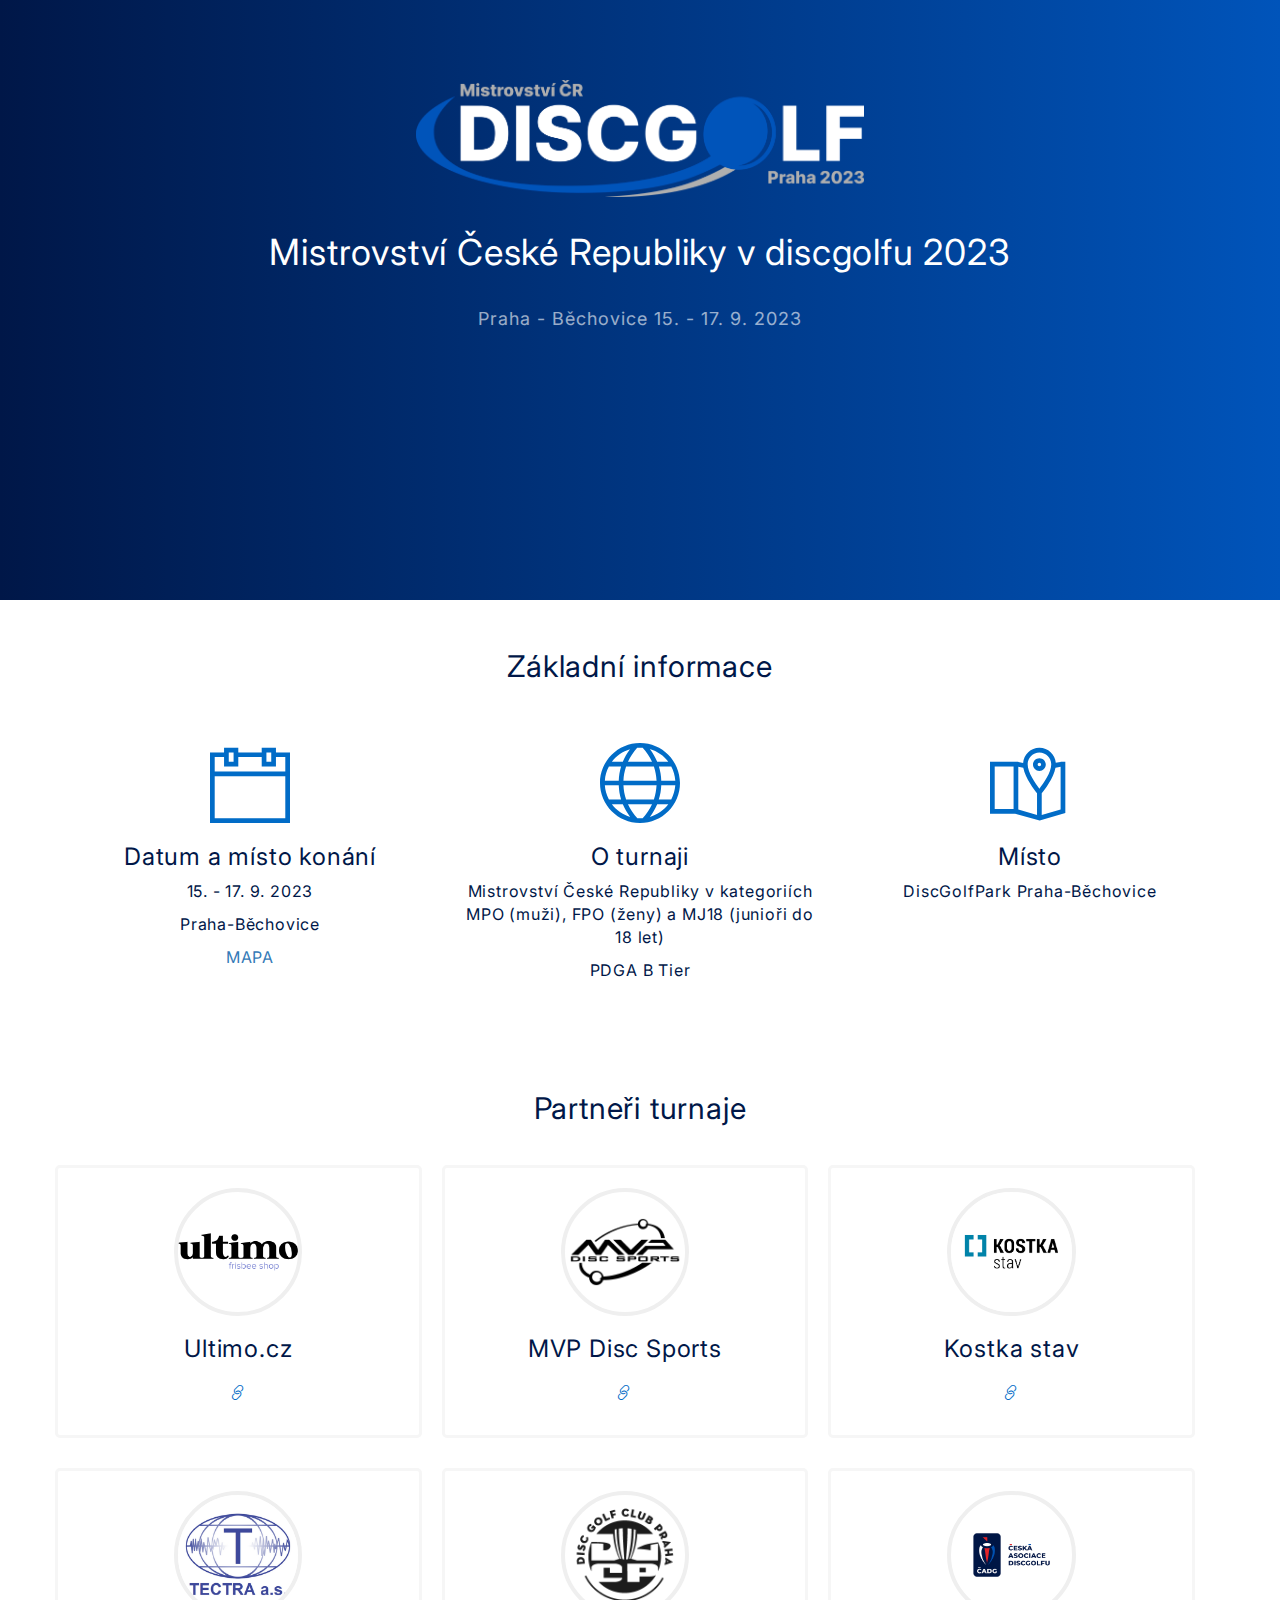
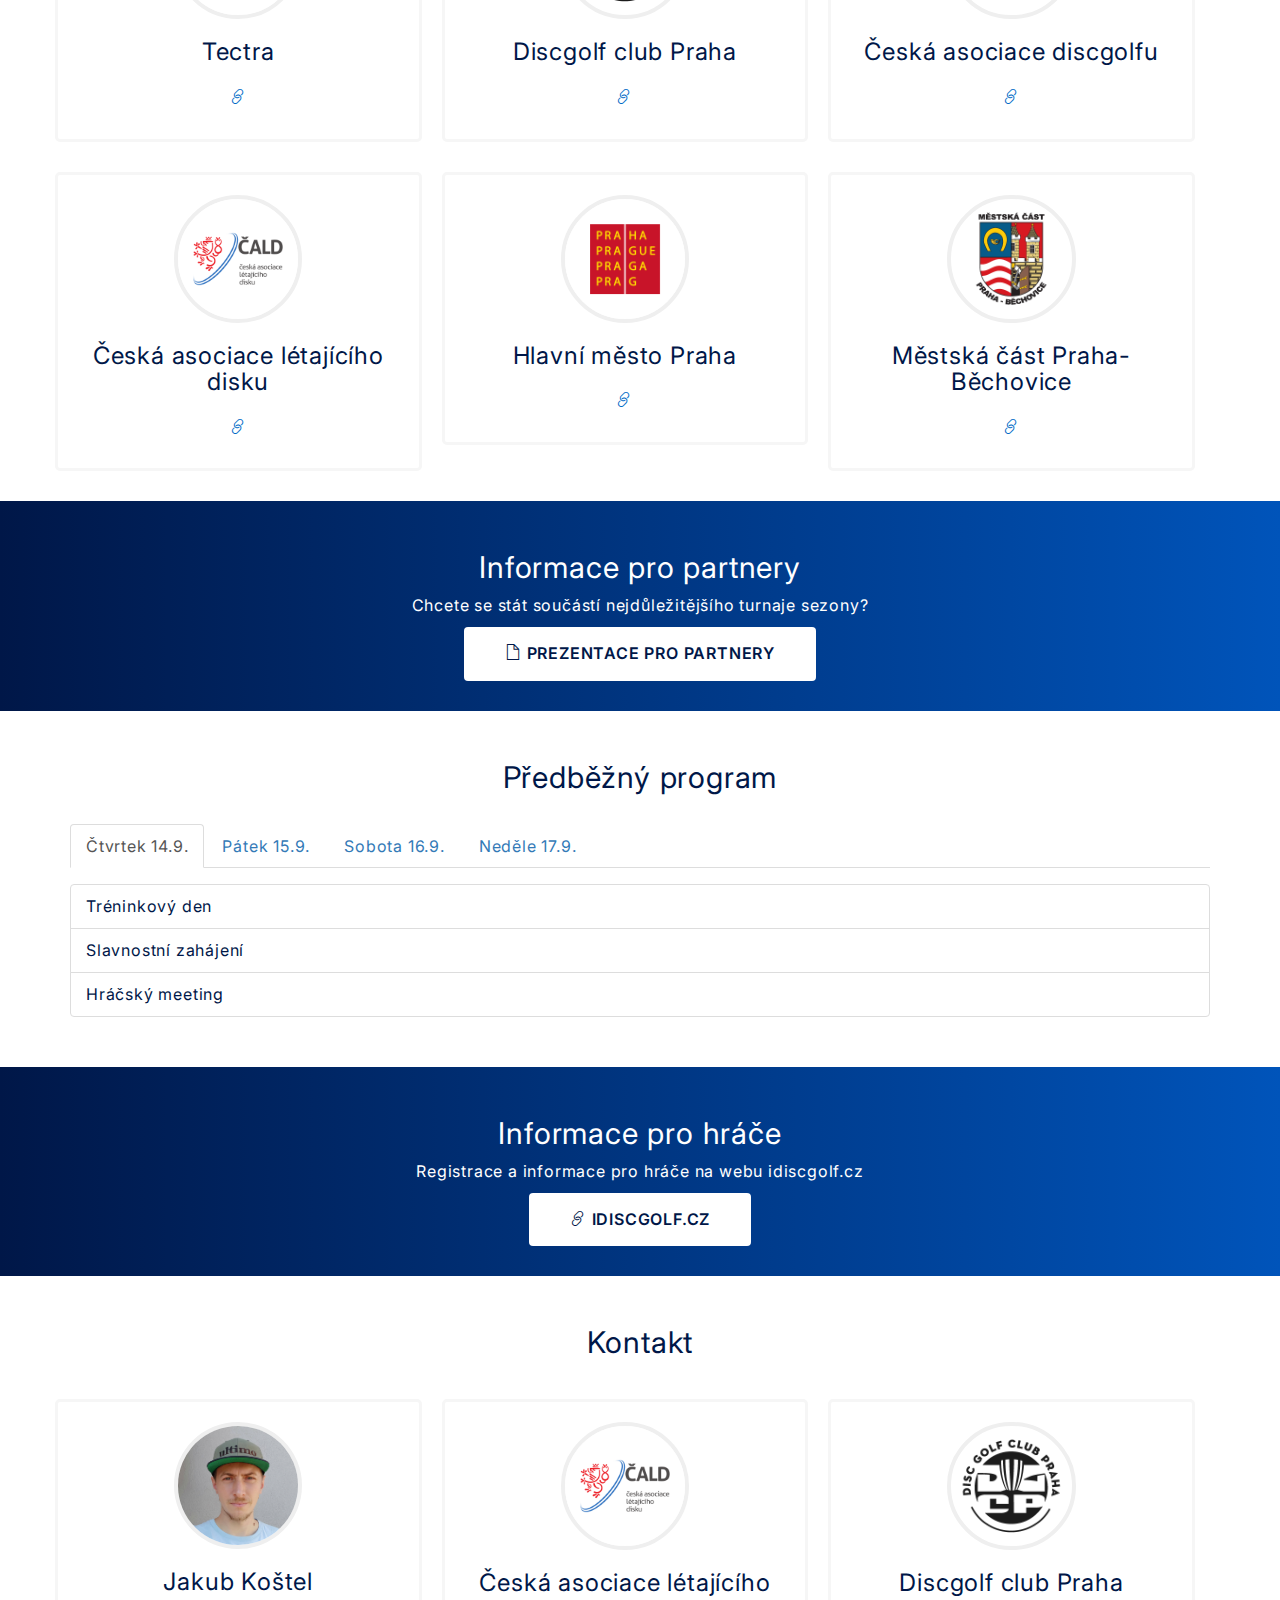
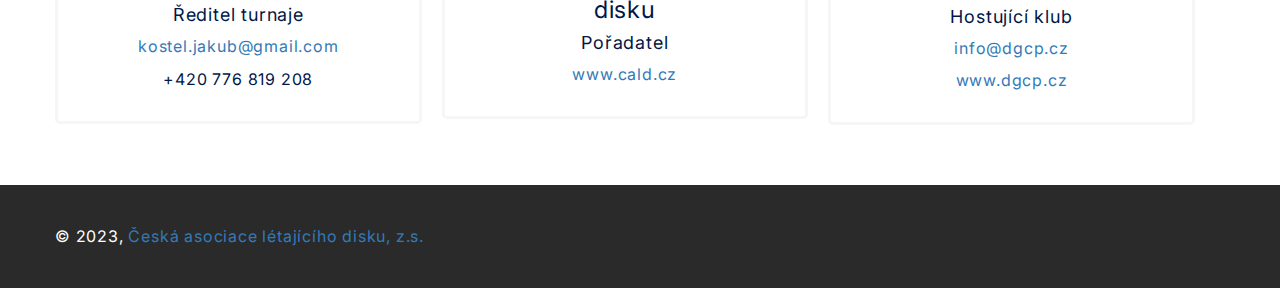
==== commit 72733949: "Pridani Tectra do partneru" ====
--- a/index.html
+++ b/index.html
@@ -121,6 +121,14 @@
             </ul>
           </div>
           <div class="col-md-4 col-sm-6 feature">
+            <img src="img/tectra_logo.png" class="speaker-img">
+            <h3>Tectra</h3>
+            <p></p>
+            <ul class="speaker-social">
+              <li><a href="https://www.tectra.cz" target="_blank"><span class="ti-link"></span></a></li>
+            </ul>
+          </div>
+          <div class="col-md-4 col-sm-6 feature">
             <img src="img/dgcp_logo.png" class="speaker-img">
             <h3>Discgolf club Praha</h3>
             <p></p>
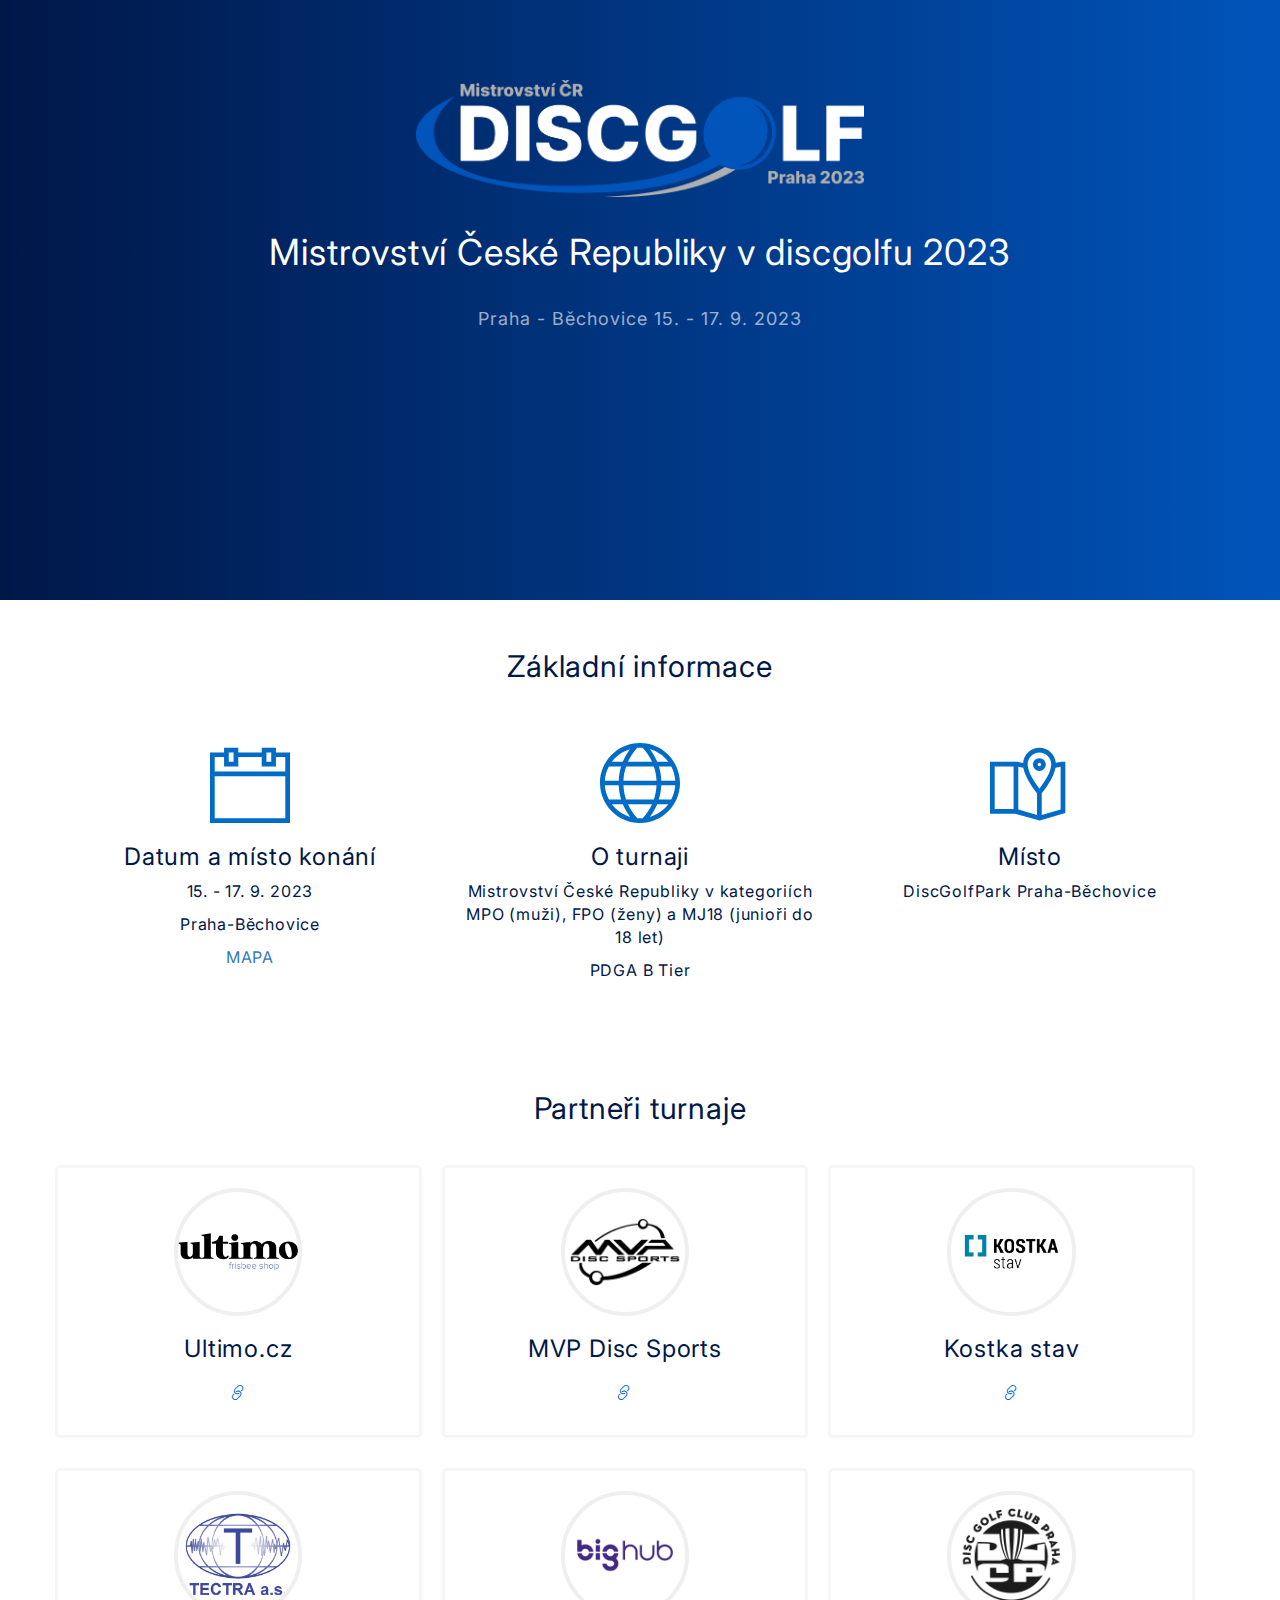
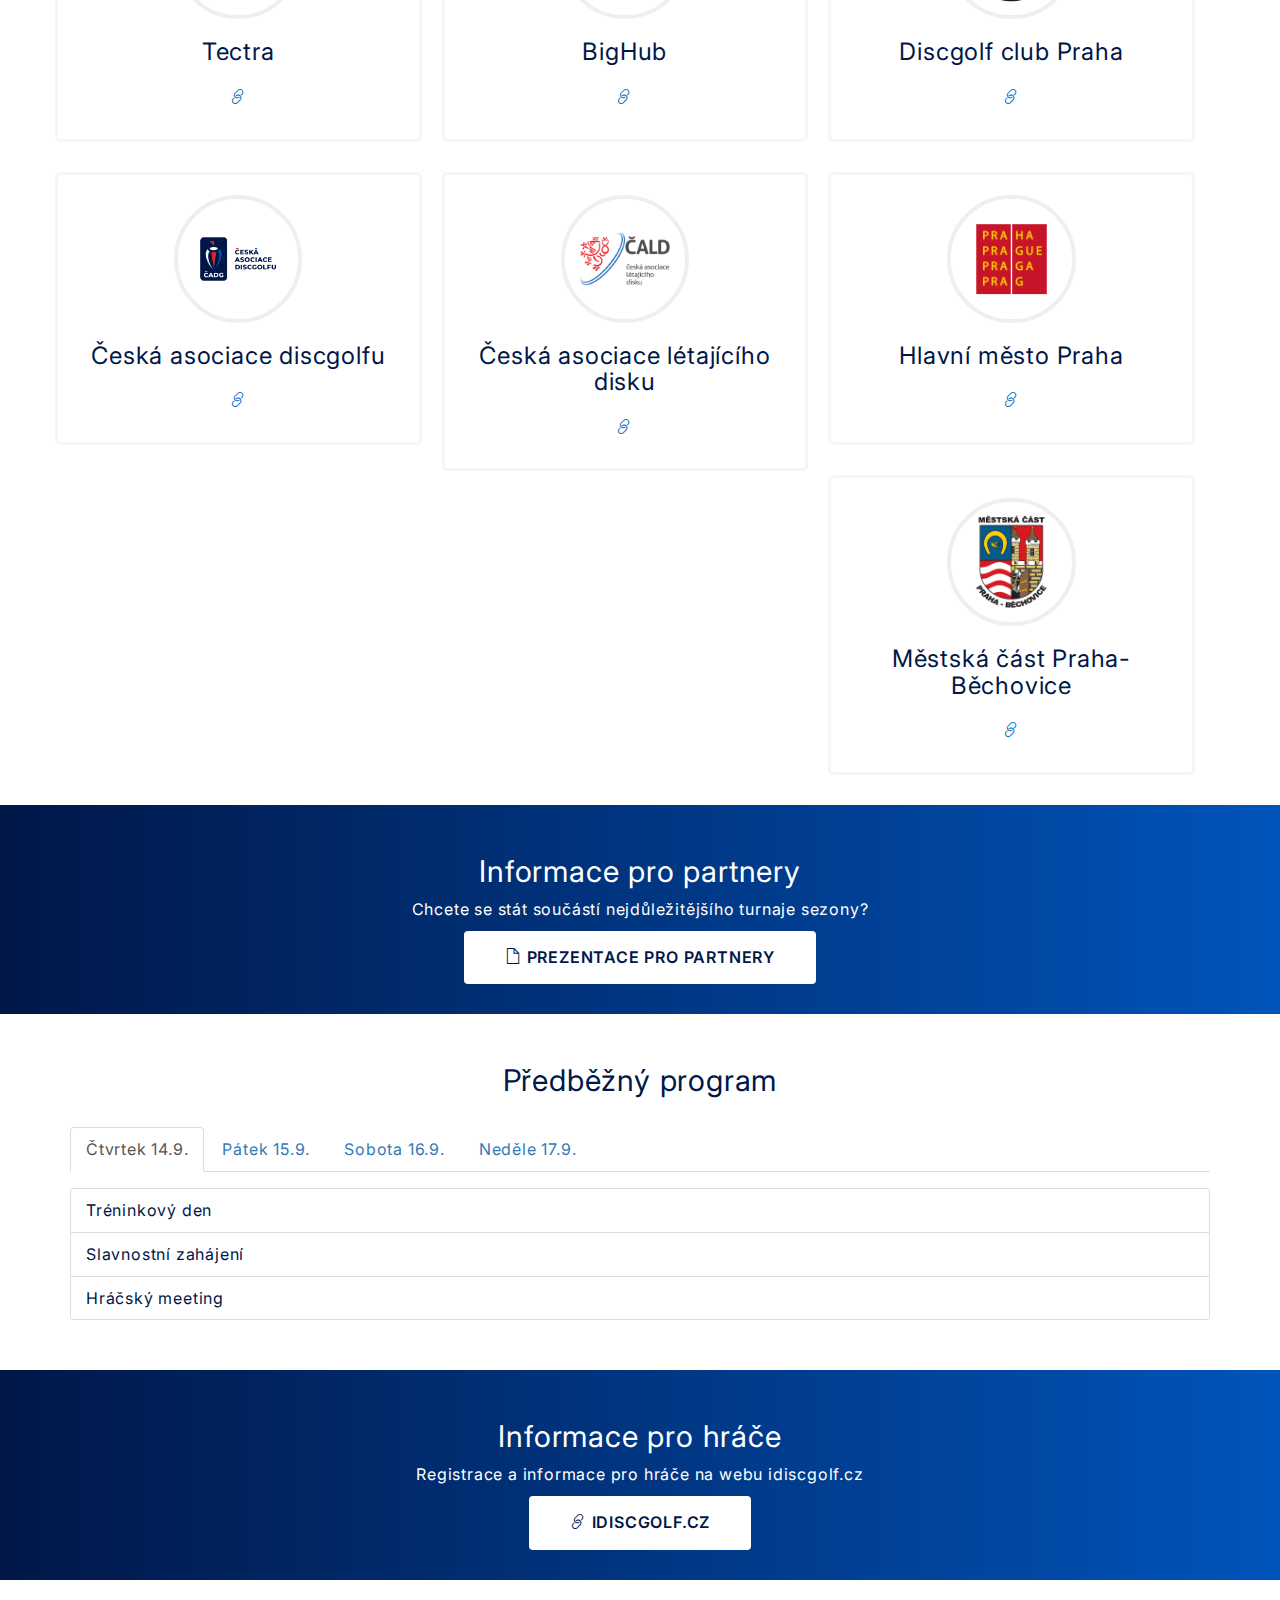
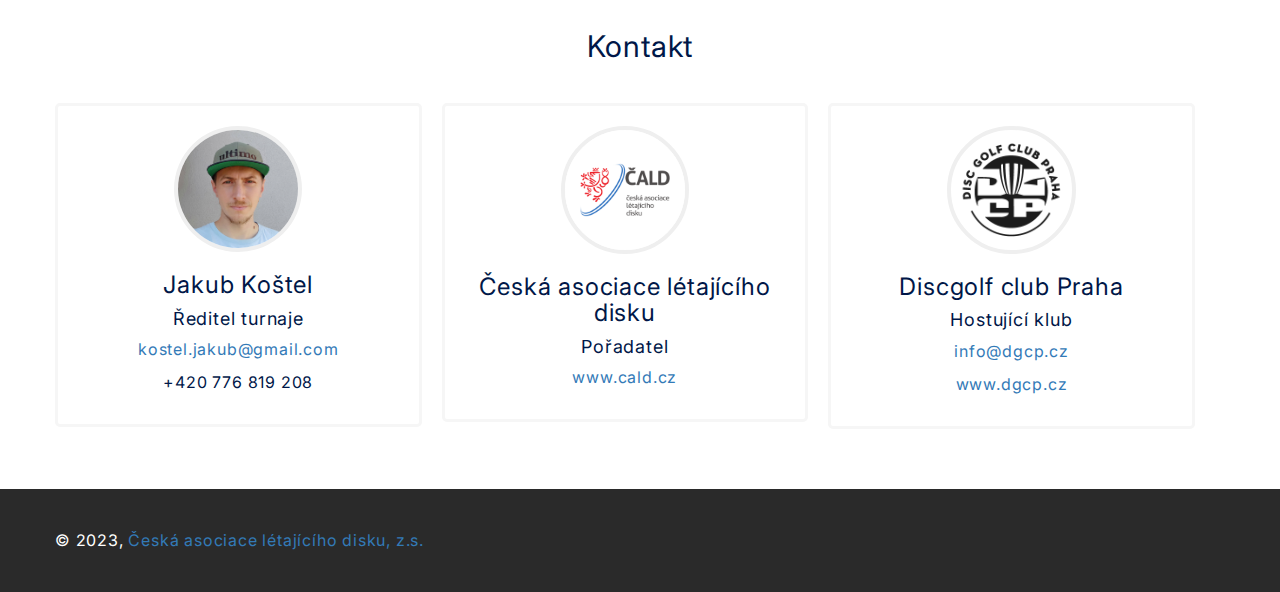
==== commit 059656c9: "Add BigHub to partners" ====
--- a/index.html
+++ b/index.html
@@ -126,6 +126,14 @@
             <p></p>
             <ul class="speaker-social">
               <li><a href="https://www.tectra.cz" target="_blank"><span class="ti-link"></span></a></li>
+            </ul>
+          </div>
+          <div class="col-md-4 col-sm-6 feature">
+            <img src="img/bighub_logo.png" class="speaker-img">
+            <h3>BigHub</h3>
+            <p></p>
+            <ul class="speaker-social">
+              <li><a href="https://www.bighub.cz" target="_blank"><span class="ti-link"></span></a></li>
             </ul>
           </div>
           <div class="col-md-4 col-sm-6 feature">
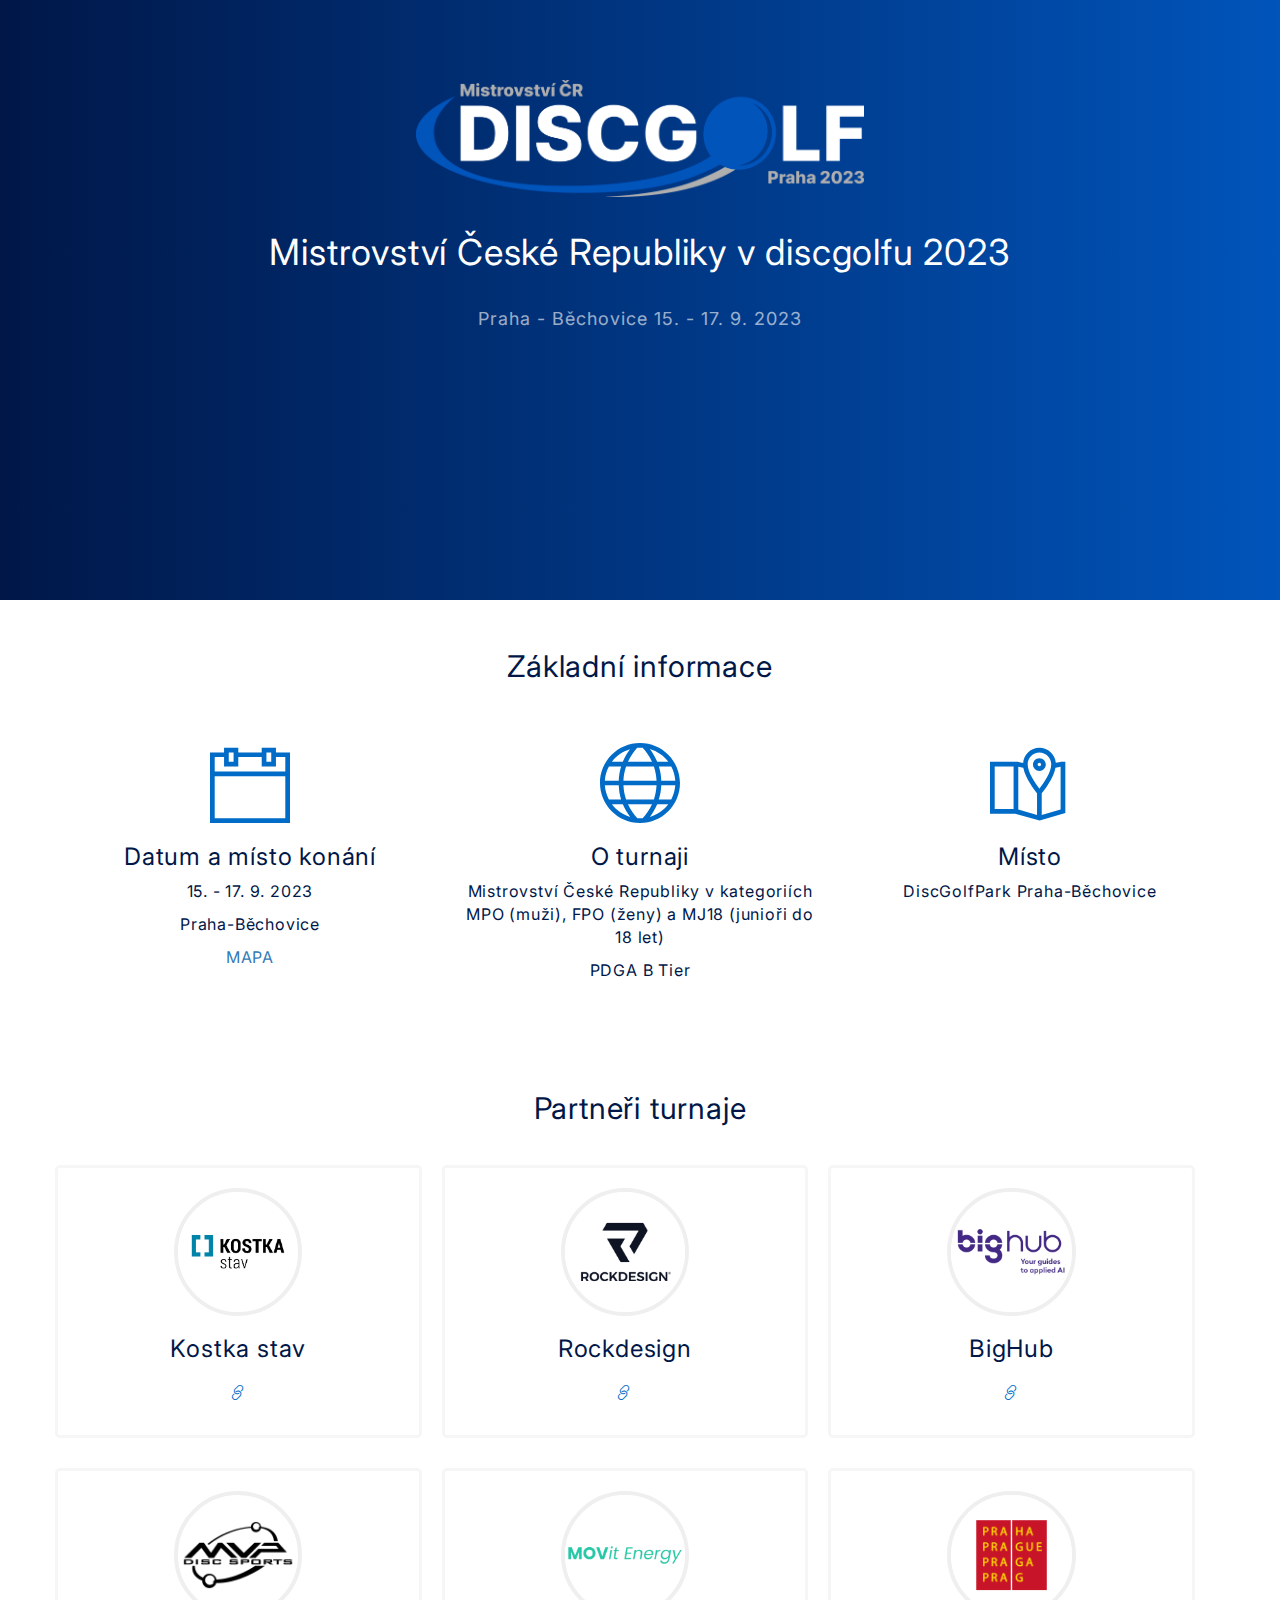
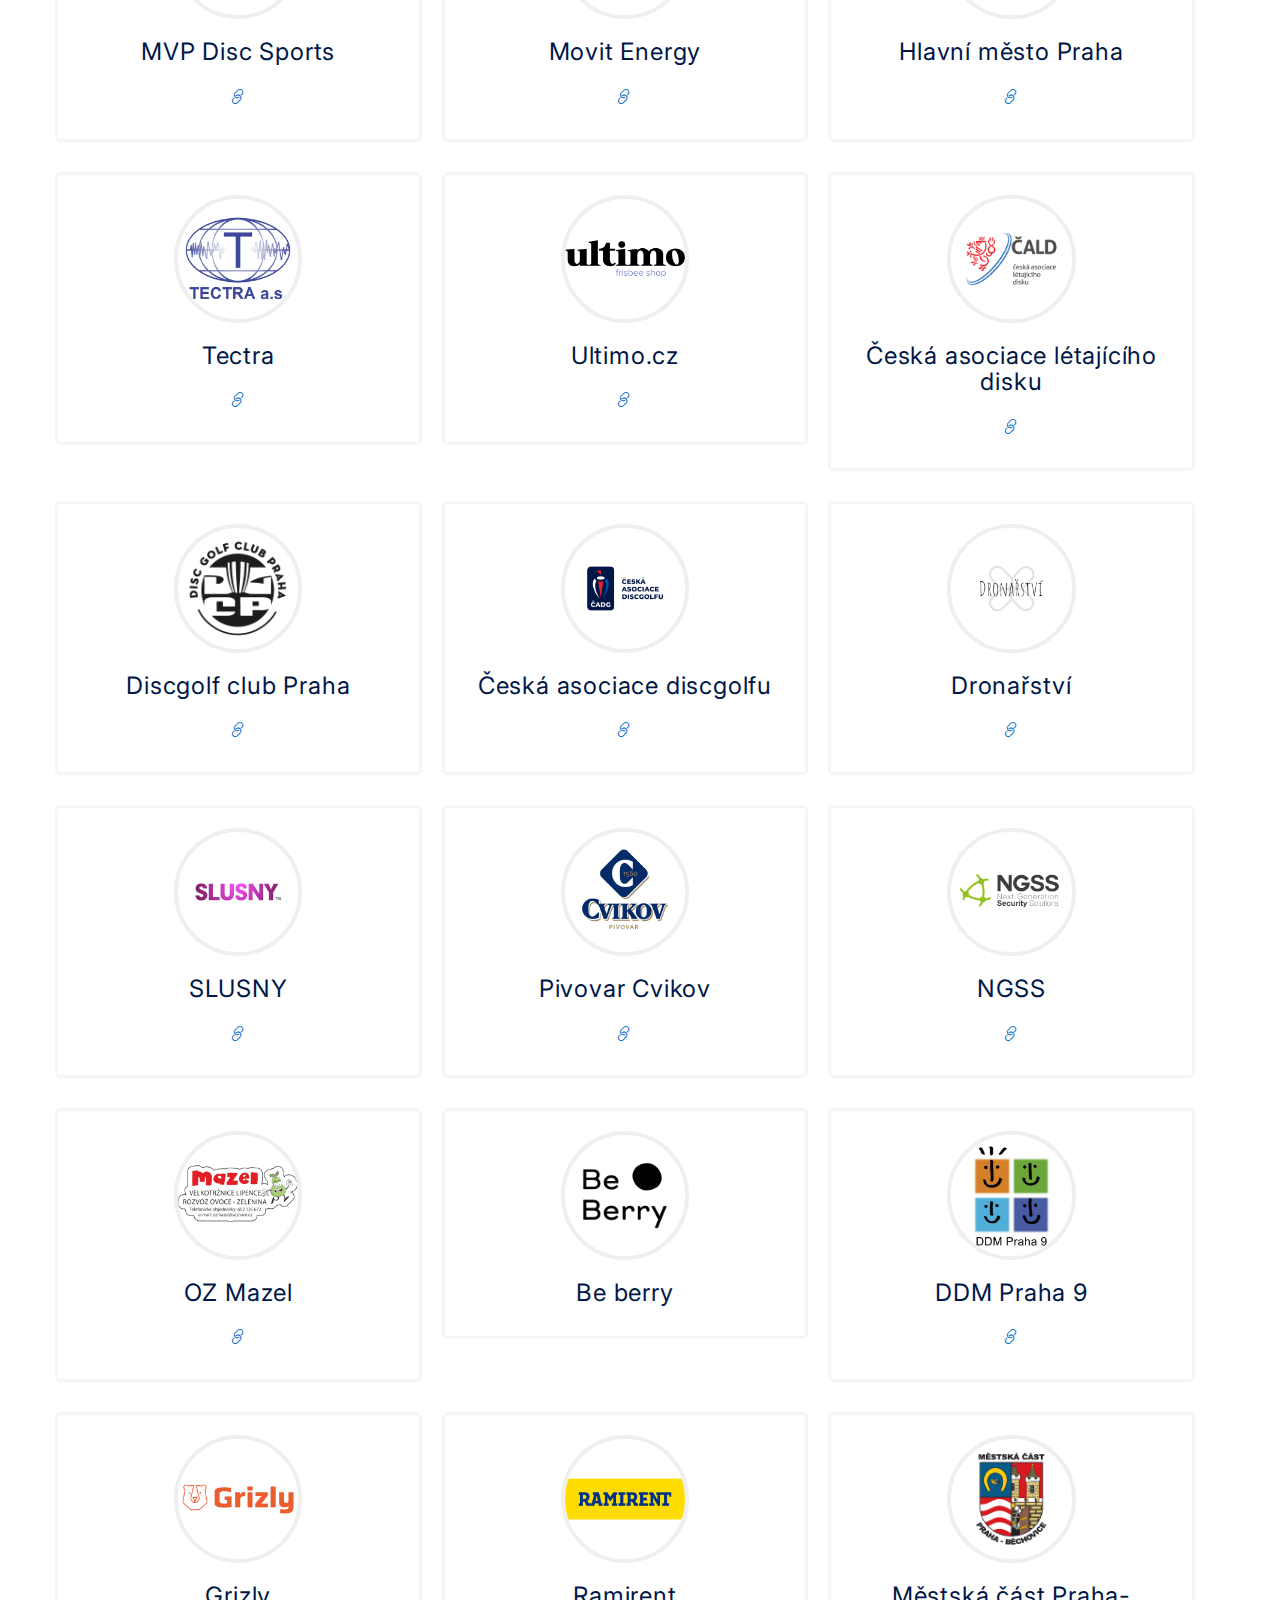
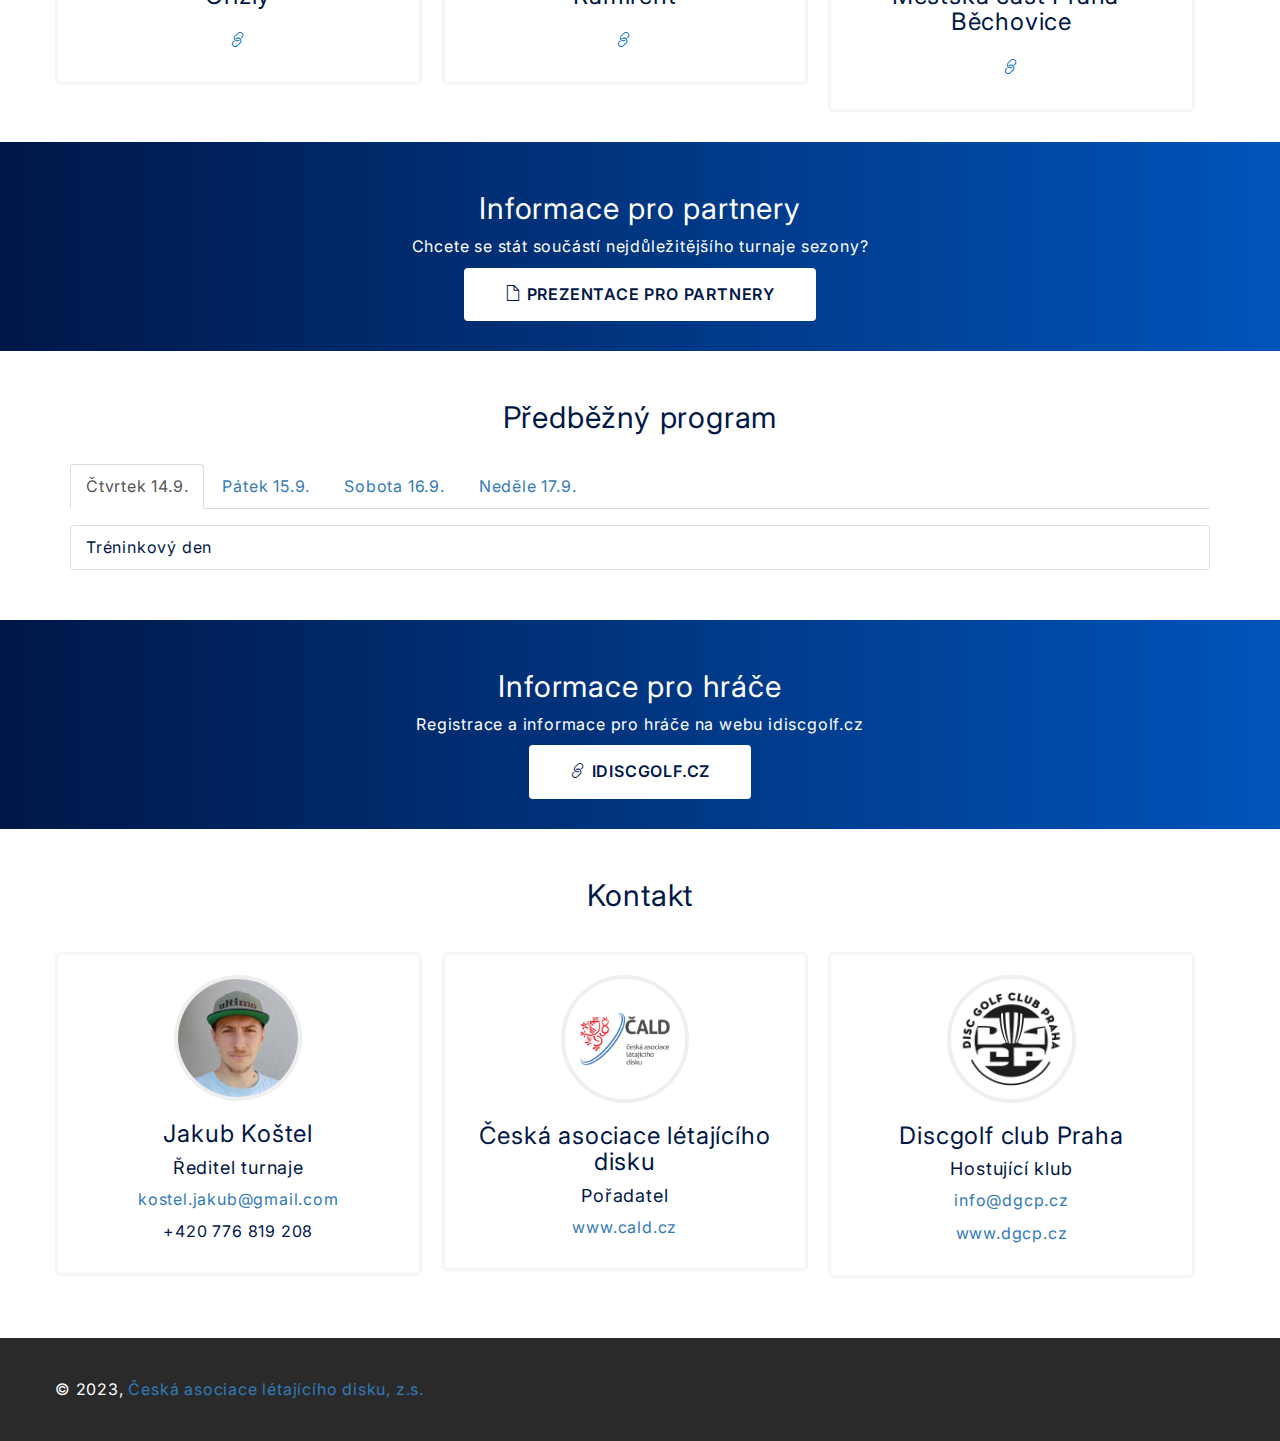
==== commit 12c44df8: "Update index" ====
--- a/index.html
+++ b/index.html
@@ -97,6 +97,61 @@
         <div class="row me-row content-ct speaker" id="partneri">
           <h2 class="row-title">Partneři turnaje</h2>
           <div class="col-md-4 col-sm-6 feature">
+            <img src="img/kostka_logo.png" class="speaker-img">
+            <h3>Kostka stav</h3>
+            <p></p>
+            <ul class="speaker-social">
+              <li><a href="https://www.kostkastav.cz" target="_blank"><span class="ti-link"></span></a></li>
+            </ul>
+          </div><div class="col-md-4 col-sm-6 feature">
+            <img src="img/rockdesign_logo.png" class="speaker-img">
+            <h3>Rockdesign</h3>
+            <p></p>
+            <ul class="speaker-social">
+              <li><a href="https://www.rockdesign.studio" target="_blank"><span class="ti-link"></span></a></li>
+            </ul>
+          </div>
+          <div class="col-md-4 col-sm-6 feature">
+            <img src="img/bighub_logo.png" class="speaker-img">
+            <h3>BigHub</h3>
+            <p></p>
+            <ul class="speaker-social">
+              <li><a href="https://www.bighub.cz" target="_blank"><span class="ti-link"></span></a></li>
+            </ul>
+          </div>
+          <div class="col-md-4 col-sm-6 feature">
+            <img src="img/mvp_logo.png" class="speaker-img">
+            <h3>MVP Disc Sports</h3>
+            <p></p>
+            <ul class="speaker-social">
+              <li><a href="https://www.mvpdiscsports.com" target="_blank"><span class="ti-link"></span></a></li>
+            </ul>
+          </div>
+          <div class="col-md-4 col-sm-6 feature">
+            <img src="img/movit_logo.png" class="speaker-img">
+            <h3>Movit Energy</h3>
+            <p></p>
+            <ul class="speaker-social">
+              <li><a href="https://www.movitenergy.cz" target="_blank"><span class="ti-link"></span></a></li>
+            </ul>
+          </div>
+          <div class="col-md-4 col-sm-6 feature">
+            <img src="img/praha_logo.png" class="speaker-img">
+            <h3>Hlavní město Praha</h3>
+            <p></p>
+            <ul class="speaker-social">
+              <li><a href="https://www.praha.eu" target="_blank"><span class="ti-link"></span></a></li>
+            </ul>
+          </div>
+          <div class="col-md-3 col-sm-4 feature">
+            <img src="img/tectra_logo.png" class="speaker-img">
+            <h3>Tectra</h3>
+            <p></p>
+            <ul class="speaker-social">
+              <li><a href="https://www.tectra.cz" target="_blank"><span class="ti-link"></span></a></li>
+            </ul>
+          </div>
+          <div class="col-md-3 col-sm-4 feature">
             <img src="img/ultimo_logo.png" class="speaker-img">
             <h3>Ultimo.cz</h3>
             <p></p>
@@ -104,36 +159,12 @@
               <li><a href="https://www.ultimo.cz" target="_blank"><span class="ti-link"></span></a></li>
             </ul>
           </div>
-          <div class="col-md-4 col-sm-6 feature">
-            <img src="img/mvp_logo.png" class="speaker-img">
-            <h3>MVP Disc Sports</h3>
-            <p></p>
-            <ul class="speaker-social">
-              <li><a href="https://www.mvpdiscsports.com" target="_blank"><span class="ti-link"></span></a></li>
-            </ul>
-          </div>
-          <div class="col-md-4 col-sm-6 feature">
-            <img src="img/kostka_logo.png" class="speaker-img">
-            <h3>Kostka stav</h3>
-            <p></p>
-            <ul class="speaker-social">
-              <li><a href="https://www.kostkastav.cz" target="_blank"><span class="ti-link"></span></a></li>
-            </ul>
-          </div>
-          <div class="col-md-4 col-sm-6 feature">
-            <img src="img/tectra_logo.png" class="speaker-img">
-            <h3>Tectra</h3>
-            <p></p>
-            <ul class="speaker-social">
-              <li><a href="https://www.tectra.cz" target="_blank"><span class="ti-link"></span></a></li>
-            </ul>
-          </div>
-          <div class="col-md-4 col-sm-6 feature">
-            <img src="img/bighub_logo.png" class="speaker-img">
-            <h3>BigHub</h3>
-            <p></p>
-            <ul class="speaker-social">
-              <li><a href="https://www.bighub.cz" target="_blank"><span class="ti-link"></span></a></li>
+          <div class="col-md-3 col-sm-4 feature">
+            <img src="img/cald_logo.png" class="speaker-img">
+            <h3>Česká asociace létajícího disku</h3>
+            <p></p>
+            <ul class="speaker-social">
+              <li><a href="https://www.cald.cz" target="_blank"><span class="ti-link"></span></a></li>
             </ul>
           </div>
           <div class="col-md-4 col-sm-6 feature">
@@ -153,19 +184,75 @@
             </ul>
           </div>
           <div class="col-md-4 col-sm-6 feature">
-            <img src="img/cald_logo.png" class="speaker-img">
-            <h3>Česká asociace létajícího disku</h3>
-            <p></p>
-            <ul class="speaker-social">
-              <li><a href="https://www.cald.cz" target="_blank"><span class="ti-link"></span></a></li>
-            </ul>
-          </div>
-          <div class="col-md-4 col-sm-6 feature">
-            <img src="img/praha_logo.png" class="speaker-img">
-            <h3>Hlavní město Praha</h3>
-            <p></p>
-            <ul class="speaker-social">
-              <li><a href="https://www.praha.eu" target="_blank"><span class="ti-link"></span></a></li>
+            <img src="img/dronarstvi_logo.png" class="speaker-img">
+            <h3>Dronařství</h3>
+            <p></p>
+            <ul class="speaker-social">
+              <li><a href="https://www.dronarstvi.cz" target="_blank"><span class="ti-link"></span></a></li>
+            </ul>
+          </div>
+          <div class="col-md-4 col-sm-6 feature">
+            <img src="img/slusny_logo.png" class="speaker-img">
+            <h3>SLUSNY</h3>
+            <p></p>
+            <ul class="speaker-social">
+              <li><a href="https://www.slusny.net" target="_blank"><span class="ti-link"></span></a></li>
+            </ul>
+          </div>
+          <div class="col-md-4 col-sm-6 feature">
+            <img src="img/cvikov_logo.png" class="speaker-img">
+            <h3>Pivovar Cvikov</h3>
+            <p></p>
+            <ul class="speaker-social">
+              <li><a href="https://www.pivovarcvikov.cz" target="_blank"><span class="ti-link"></span></a></li>
+            </ul>
+          </div>
+          <div class="col-md-4 col-sm-6 feature">
+            <img src="img/ngss_logo.png" class="speaker-img">
+            <h3>NGSS</h3>
+            <p></p>
+            <ul class="speaker-social">
+              <li><a href="https://www.ngss.cz" target="_blank"><span class="ti-link"></span></a></li>
+            </ul>
+          </div>
+          <div class="col-md-4 col-sm-6 feature">
+            <img src="img/mazel_logo.png" class="speaker-img">
+            <h3>OZ Mazel</h3>
+            <p></p>
+            <ul class="speaker-social">
+              <li><a href="https://www.ngss.cz" target="_blank"><span class="ti-link"></span></a></li>
+            </ul>
+          </div>
+          <div class="col-md-4 col-sm-6 feature">
+            <img src="img/beberry_logo.png" class="speaker-img">
+            <h3>Be berry</h3>
+            <p></p>
+            <ul class="speaker-social">
+              <!-- <li><a href="https://www.ngss.cz" target="_blank"><span class="ti-link"></span></a></li> -->
+            </ul>
+          </div>
+          <div class="col-md-4 col-sm-6 feature">
+            <img src="img/ddmp9_logo.png" class="speaker-img">
+            <h3>DDM Praha 9</h3>
+            <p></p>
+            <ul class="speaker-social">
+              <li><a href="https://www.ddmpraha9.cz" target="_blank"><span class="ti-link"></span></a></li>
+            </ul>
+          </div>
+          <div class="col-md-4 col-sm-6 feature">
+            <img src="img/grizly_logo.png" class="speaker-img">
+            <h3>Grizly</h3>
+            <p></p>
+            <ul class="speaker-social">
+              <li><a href="https://www.grizly.cz" target="_blank"><span class="ti-link"></span></a></li>
+            </ul>
+          </div>
+          <div class="col-md-4 col-sm-6 feature">
+            <img src="img/ramirent_logo.png" class="speaker-img">
+            <h3>Ramirent</h3>
+            <p></p>
+            <ul class="speaker-social">
+              <li><a href="https://www.ramirent.cz" target="_blank"><span class="ti-link"></span></a></li>
             </ul>
           </div>
           <div class="col-md-4 col-sm-6 feature">
@@ -176,14 +263,6 @@
               <li><a href="https://www.praha-bechovice.cz" target="_blank"><span class="ti-link"></span></a></li>
             </ul>
           </div>
-          <!-- <div class="col-md-4 col-sm-6 feature">
-            <img src="img/tectra_logo.png" class="speaker-img">
-            <h3>Tectra</h3>
-            <p></p>
-            <ul class="speaker-social">
-              <li><a href="https://www.tectra.cz" target="_blank"><span class="ti-link"></span></a></li>
-            </ul>
-          </div> -->
         </div>
       </div>
       <!-- End: Partneri -->
@@ -218,25 +297,38 @@
               <div role="tabpanel" class="tab-pane fade in active" id="day-0">
                 <ul class="list-group">
                   <li class="list-group-item">Tréninkový den</li>
-                  <li class="list-group-item">Slavnostní zahájení</li>
-                  <li class="list-group-item">Hráčský meeting</li>
                 </ul>
               </div>
               <div role="tabpanel" class="tab-pane fade" id="day-1">
                 <ul class="list-group">
                   <li class="list-group-item">1. kolo turnaje</li>
+                  <li class="list-group-item">8:00 - 9:00 Výhoz kategorie FPO</li>
+                  <li class="list-group-item">9:00 - 13:30 Výhoz kategorie MPO</li>
+                  <li class="list-group-item">13:30 - 14:30 Výhoz kategorie MJ18</li>
                 </ul>
               </div>
               <div role="tabpanel" class="tab-pane fade" id="day-2">
                 <ul class="list-group">
                   <li class="list-group-item">2. kolo turnaje</li>
+                  <li class="list-group-item">8:00 - 12:30 Výhoz kategorie MPO</li>
+                  <li class="list-group-item">12:30 Výhoz vedoucí skupiny MPO</li>
+                  <li class="list-group-item">12:30 - 13:30 Výhoz kategorie MJ18</li>
+                  <li class="list-group-item">13:30 Výhoz vedoucí skupiny MJ18</li>
+                  <li class="list-group-item">13:30 - 14:30 Výhoz kategorie FPO</li>
+                  <li class="list-group-item">14:30 Výhoz vedoucí skupiny FPO</li>
                 </ul>
               </div>
               <div role="tabpanel" class="tab-pane fade" id="day-3">
                 <ul class="list-group">
                   <li class="list-group-item">Finálové kolo turnaje</li>
-                  <li class="list-group-item">Vyhlášení</li>
-                  <li class="list-group-item">Slavnostní zakočení</li>
+                  <li class="list-group-item">8:00 - 9:00 Výhoz kategorie MJ18</li>
+                  <li class="list-group-item">9:00 Výhoz vedoucí skupiny MJ18</li>
+                  <li class="list-group-item">9:00 - 10:00 Výhoz kategorie FPO</li>
+                  <li class="list-group-item">10:00 Výhoz vedoucí skupiny FPO</li>
+                  <li class="list-group-item">10:00 - 14:30 Výhoz kategorie MPO</li>
+                  <li class="list-group-item">14:30 Vyhlášení kategorií FPO a MJ18</li>
+                  <li class="list-group-item">14:30 Výhoz vedoucí skupiny MPO</li>
+                  <li class="list-group-item">18:00 Vyhlášení kategorie MPO</li>
                 </ul>
               </div>
             </div>
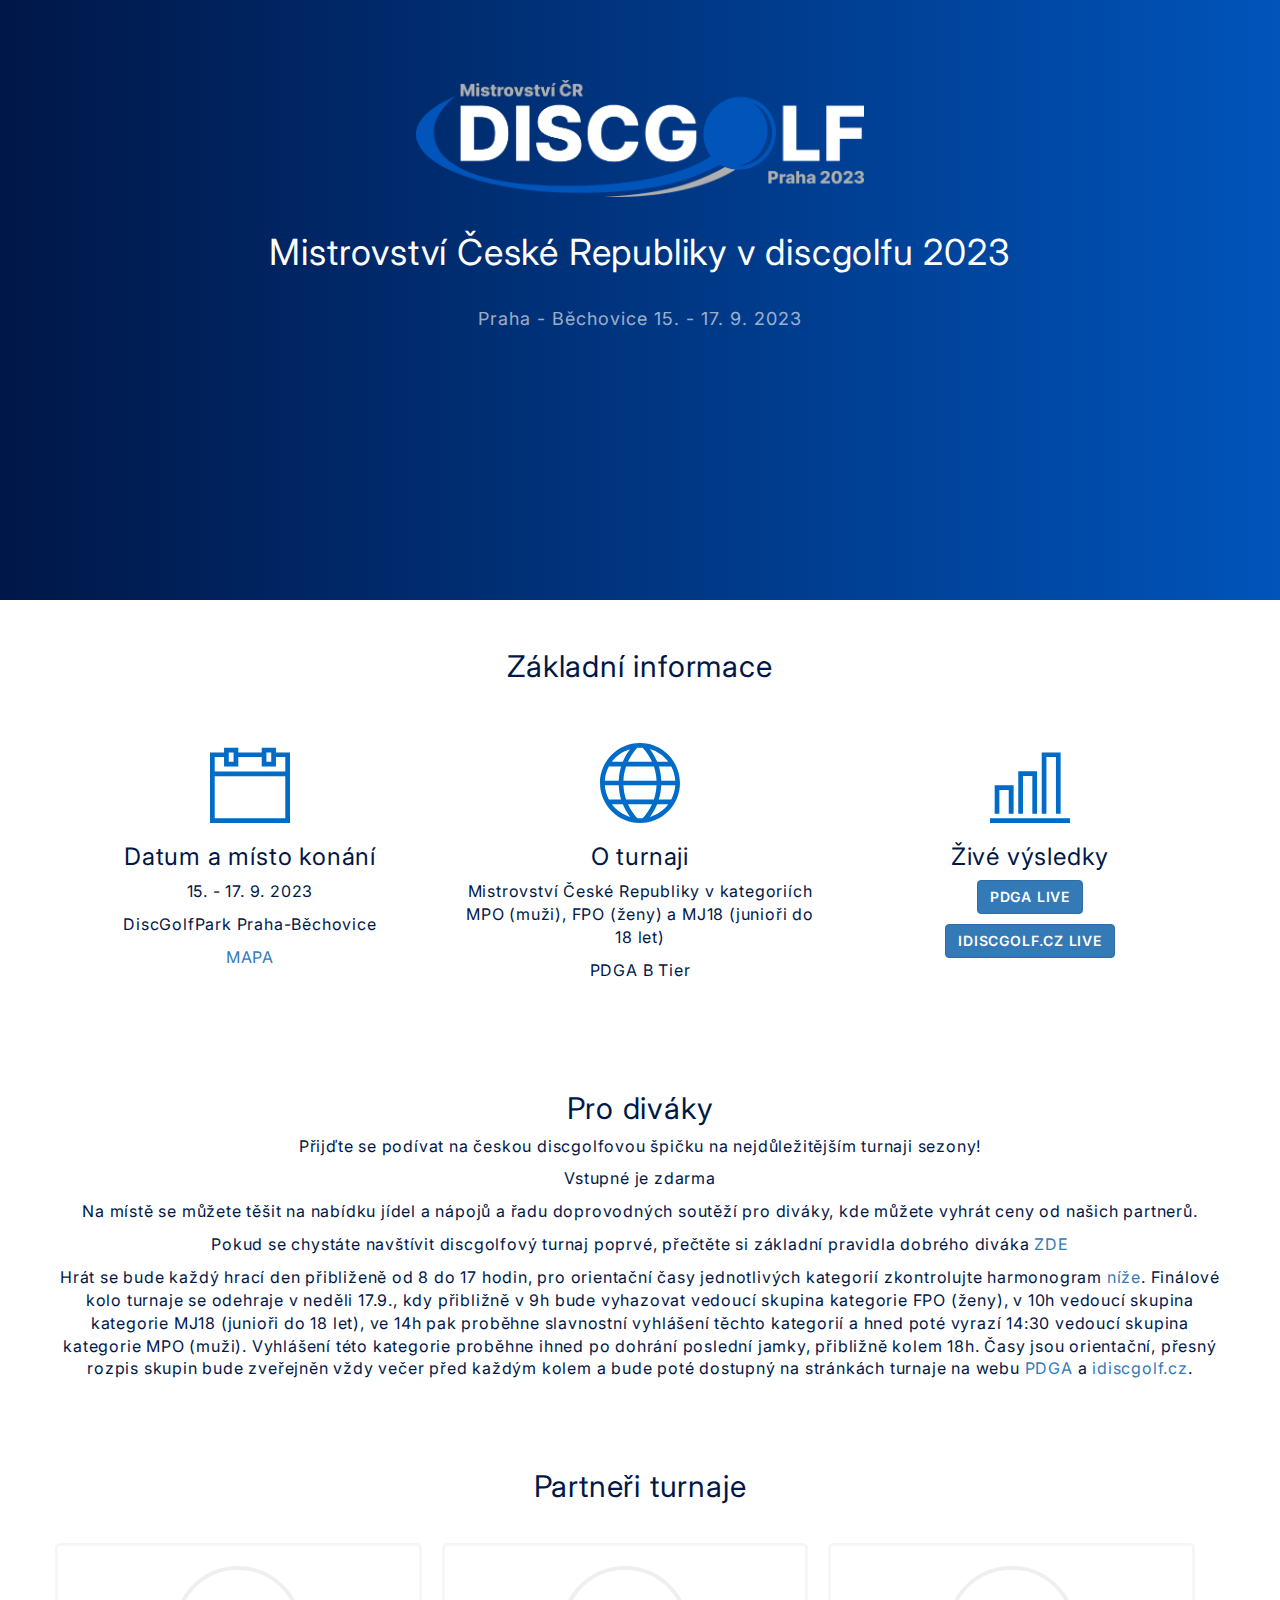
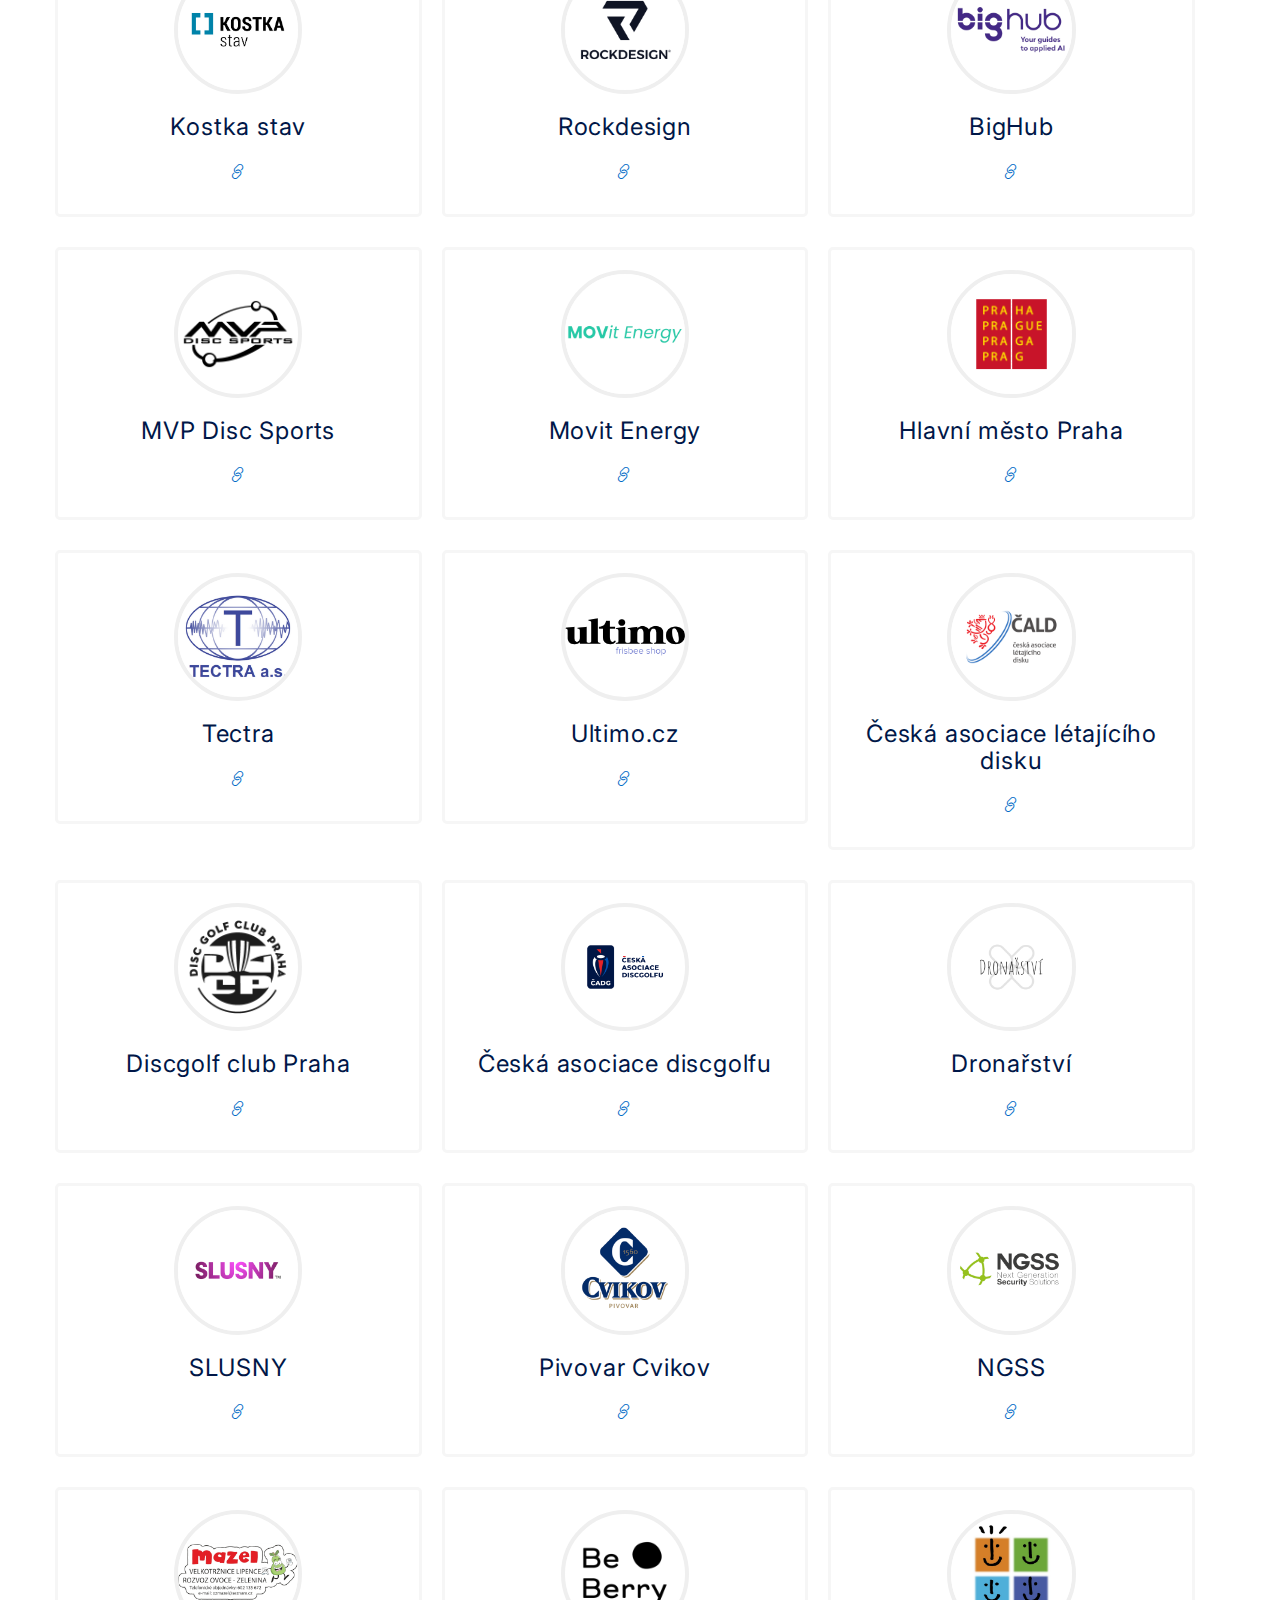
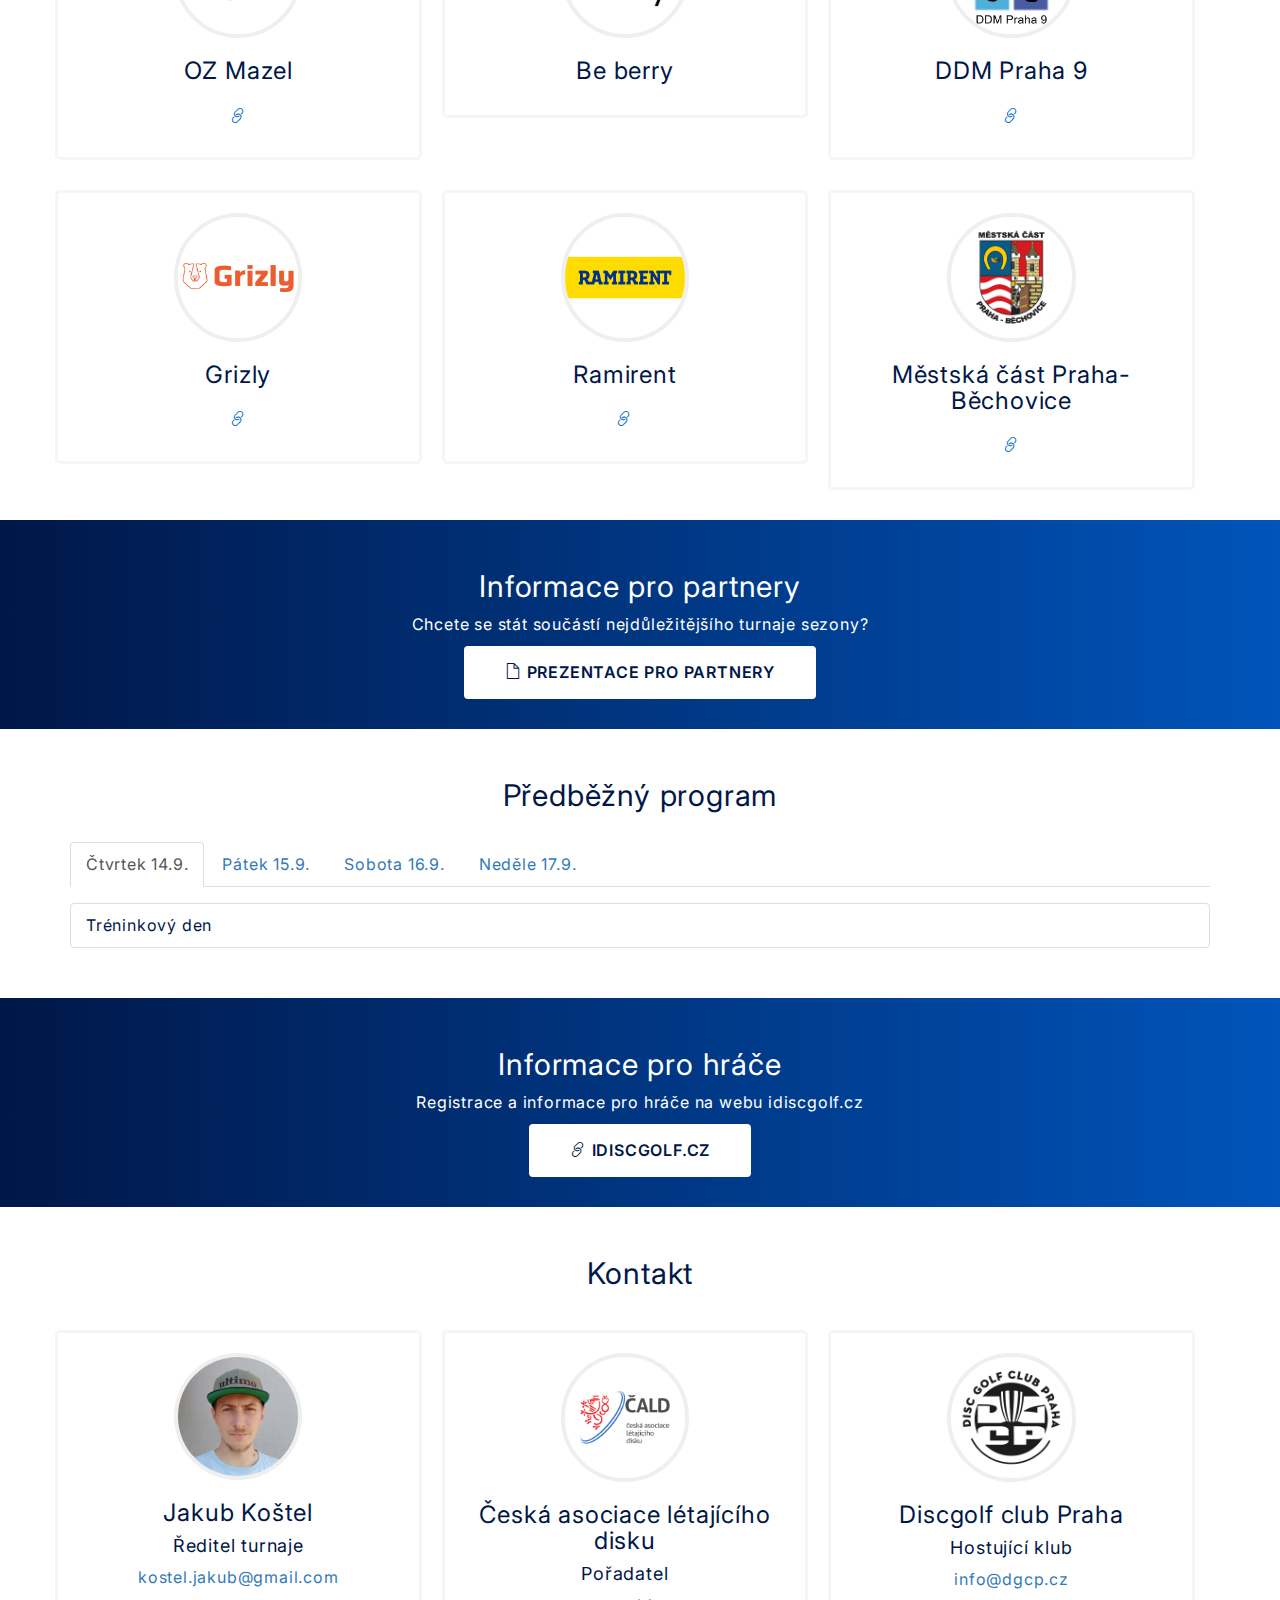
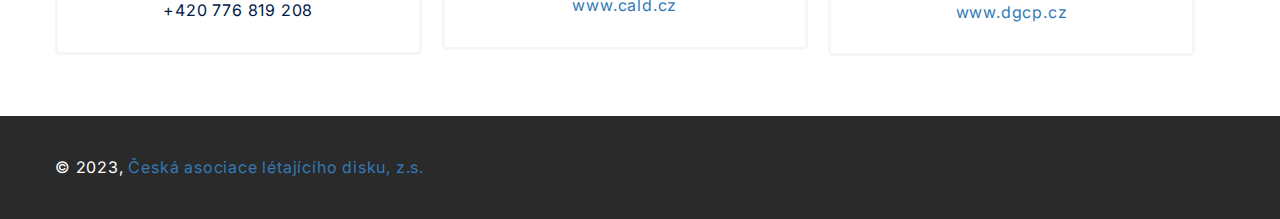
==== commit 9372ffbb: "Info pro diváky" ====
--- a/index.html
+++ b/index.html
@@ -74,7 +74,7 @@
             <span class="ti-calendar"></span>
             <h3>Datum a místo konání</h3>
             <p>15. - 17. 9. 2023</p>
-            <p>Praha-Běchovice</p>
+            <p>DiscGolfPark Praha-Běchovice</p>
             <p><a href="https://mapy.cz/s/javezekuru" target="_blank">MAPA</a></p>
           </div>
           <div class="col-md-4 feature">
@@ -84,13 +84,35 @@
             <p>PDGA B Tier</p>
           </div>
           <div class="col-md-4 feature">
-            <span class="ti-map-alt"></span>
-            <h3>Místo</h3>
-            <p>DiscGolfPark Praha-Běchovice</p>
+            <span class="ti-bar-chart"></span>
+            <h3>Živé výsledky</h3>
+            <p><a class="btn btn-primary" href="https://www.pdga.com/tour/live?TournID=72393" target="_blank">PDGA Live</a></p>
+            <p><a class="btn btn-primary" href="https://idiscgolf.cz/live-scoring/1145" target="_blank">iDiscgolf.cz Live</a></p>
           </div>
         </div>
       </div>
       <!-- End: Zakladni informace -->
+
+      <!-- Start: Pro divaky -->
+      <div class="container">
+        <div class="row me-row content-ct speaker" id="Pro divaky">
+          <h2 class="row-title">Pro diváky</h2>
+          <div class="col-12">
+            <p>Přijďte se podívat na českou discgolfovou špičku na nejdůležitějším turnaji sezony!</p>
+            <p>Vstupné je zdarma</p>
+            <p>Na místě se můžete těšit na nabídku jídel a nápojů a řadu doprovodných soutěží pro diváky, kde můžete vyhrát ceny od našich partnerů. </p>
+            <p>Pokud se chystáte navštívit discgolfový turnaj poprvé, přečtěte si základní pravidla dobrého diváka <a href="https://hdgl.fun/jak-byt-divakem-discgolfu/" target="_blank">ZDE</a></p>
+            <p>
+              Hrát se bude každý hrací den přibliženě od 8 do 17 hodin, pro orientační časy jednotlivých kategorií zkontrolujte harmonogram <a href="#program">níže</a>. 
+              Finálové kolo turnaje se odehraje v neděli 17.9., kdy přibližně v 9h bude vyhazovat vedoucí skupina kategorie FPO (ženy), 
+              v 10h vedoucí skupina kategorie MJ18 (junioři do 18 let), ve 14h pak proběhne slavnostní vyhlášení těchto kategorií a hned poté vyrazí 14:30 vedoucí skupina kategorie MPO (muži). 
+              Vyhlášení této kategorie proběhne ihned po dohrání poslední jamky, přibližně kolem 18h. 
+              Časy jsou orientační, přesný rozpis skupin bude zveřejněn vždy večer před každým kolem a bude poté dostupný na stránkách turnaje na webu <a href="https://www.pdga.com/tour/event/72393" target="_blank">PDGA</a> a <a href="https://idiscgolf.cz/turnaje/1145" target="_blank">idiscgolf.cz</a>.
+            </p>
+          </div>
+        </div>
+      </div>
+      <!-- End: Pro divaky -->
 
       <!-- Start: Partneri -->
       <div class="container">
@@ -302,9 +324,9 @@
               <div role="tabpanel" class="tab-pane fade" id="day-1">
                 <ul class="list-group">
                   <li class="list-group-item">1. kolo turnaje</li>
-                  <li class="list-group-item">8:00 - 9:00 Výhoz kategorie FPO</li>
-                  <li class="list-group-item">9:00 - 13:30 Výhoz kategorie MPO</li>
-                  <li class="list-group-item">13:30 - 14:30 Výhoz kategorie MJ18</li>
+                  <li class="list-group-item">8:00 - 9:00 Výhoz kategorie MJ18</li>
+                  <li class="list-group-item">9:00 - 10:00 Výhoz kategorie FPO</li>
+                  <li class="list-group-item">10:00 - 14:30 Výhoz kategorie MPO</li>
                 </ul>
               </div>
               <div role="tabpanel" class="tab-pane fade" id="day-2">
@@ -321,10 +343,10 @@
               <div role="tabpanel" class="tab-pane fade" id="day-3">
                 <ul class="list-group">
                   <li class="list-group-item">Finálové kolo turnaje</li>
-                  <li class="list-group-item">8:00 - 9:00 Výhoz kategorie MJ18</li>
-                  <li class="list-group-item">9:00 Výhoz vedoucí skupiny MJ18</li>
-                  <li class="list-group-item">9:00 - 10:00 Výhoz kategorie FPO</li>
-                  <li class="list-group-item">10:00 Výhoz vedoucí skupiny FPO</li>
+                  <li class="list-group-item">8:00 - 9:00 Výhoz kategorie FPO</li>
+                  <li class="list-group-item">9:00 Výhoz vedoucí skupiny FPO</li>
+                  <li class="list-group-item">9:00 - 10:00 Výhoz kategorie MJ18</li>
+                  <li class="list-group-item">10:00 Výhoz vedoucí skupiny MJ18</li>
                   <li class="list-group-item">10:00 - 14:30 Výhoz kategorie MPO</li>
                   <li class="list-group-item">14:30 Vyhlášení kategorií FPO a MJ18</li>
                   <li class="list-group-item">14:30 Výhoz vedoucí skupiny MPO</li>
